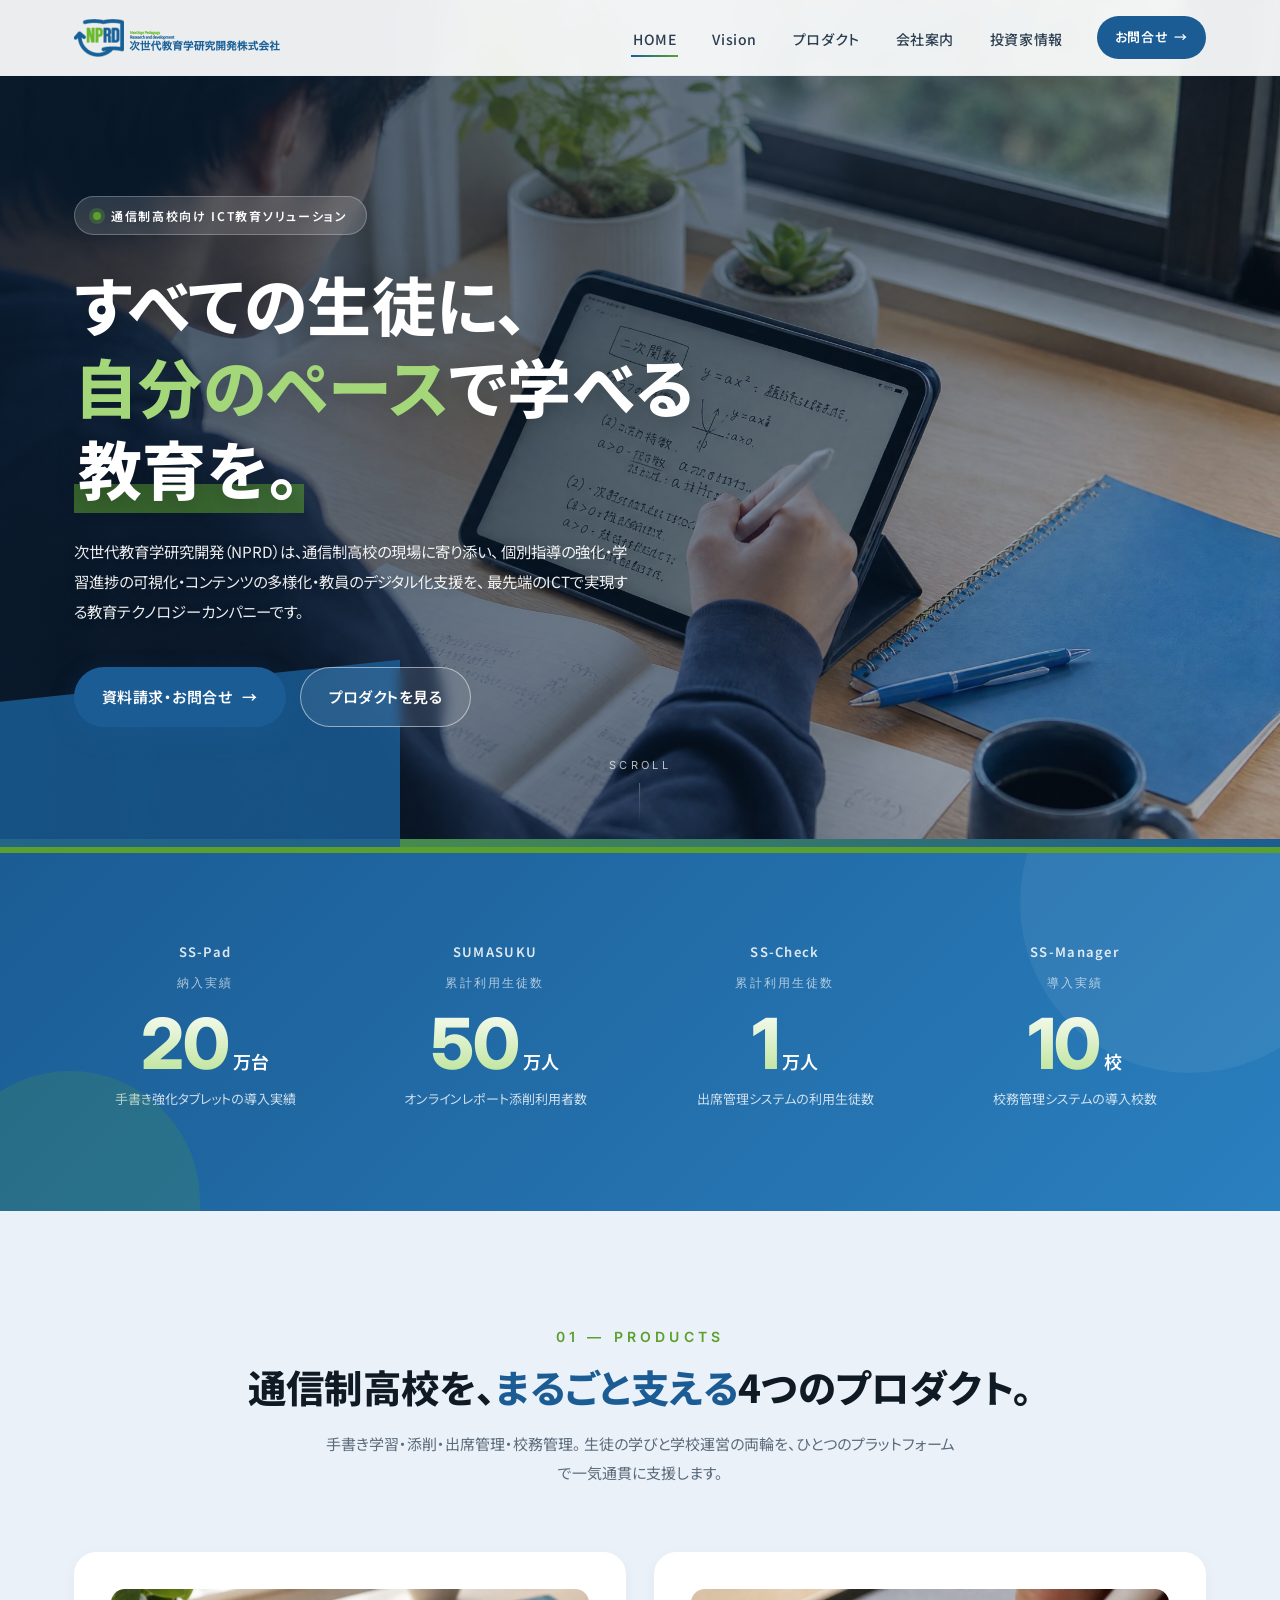
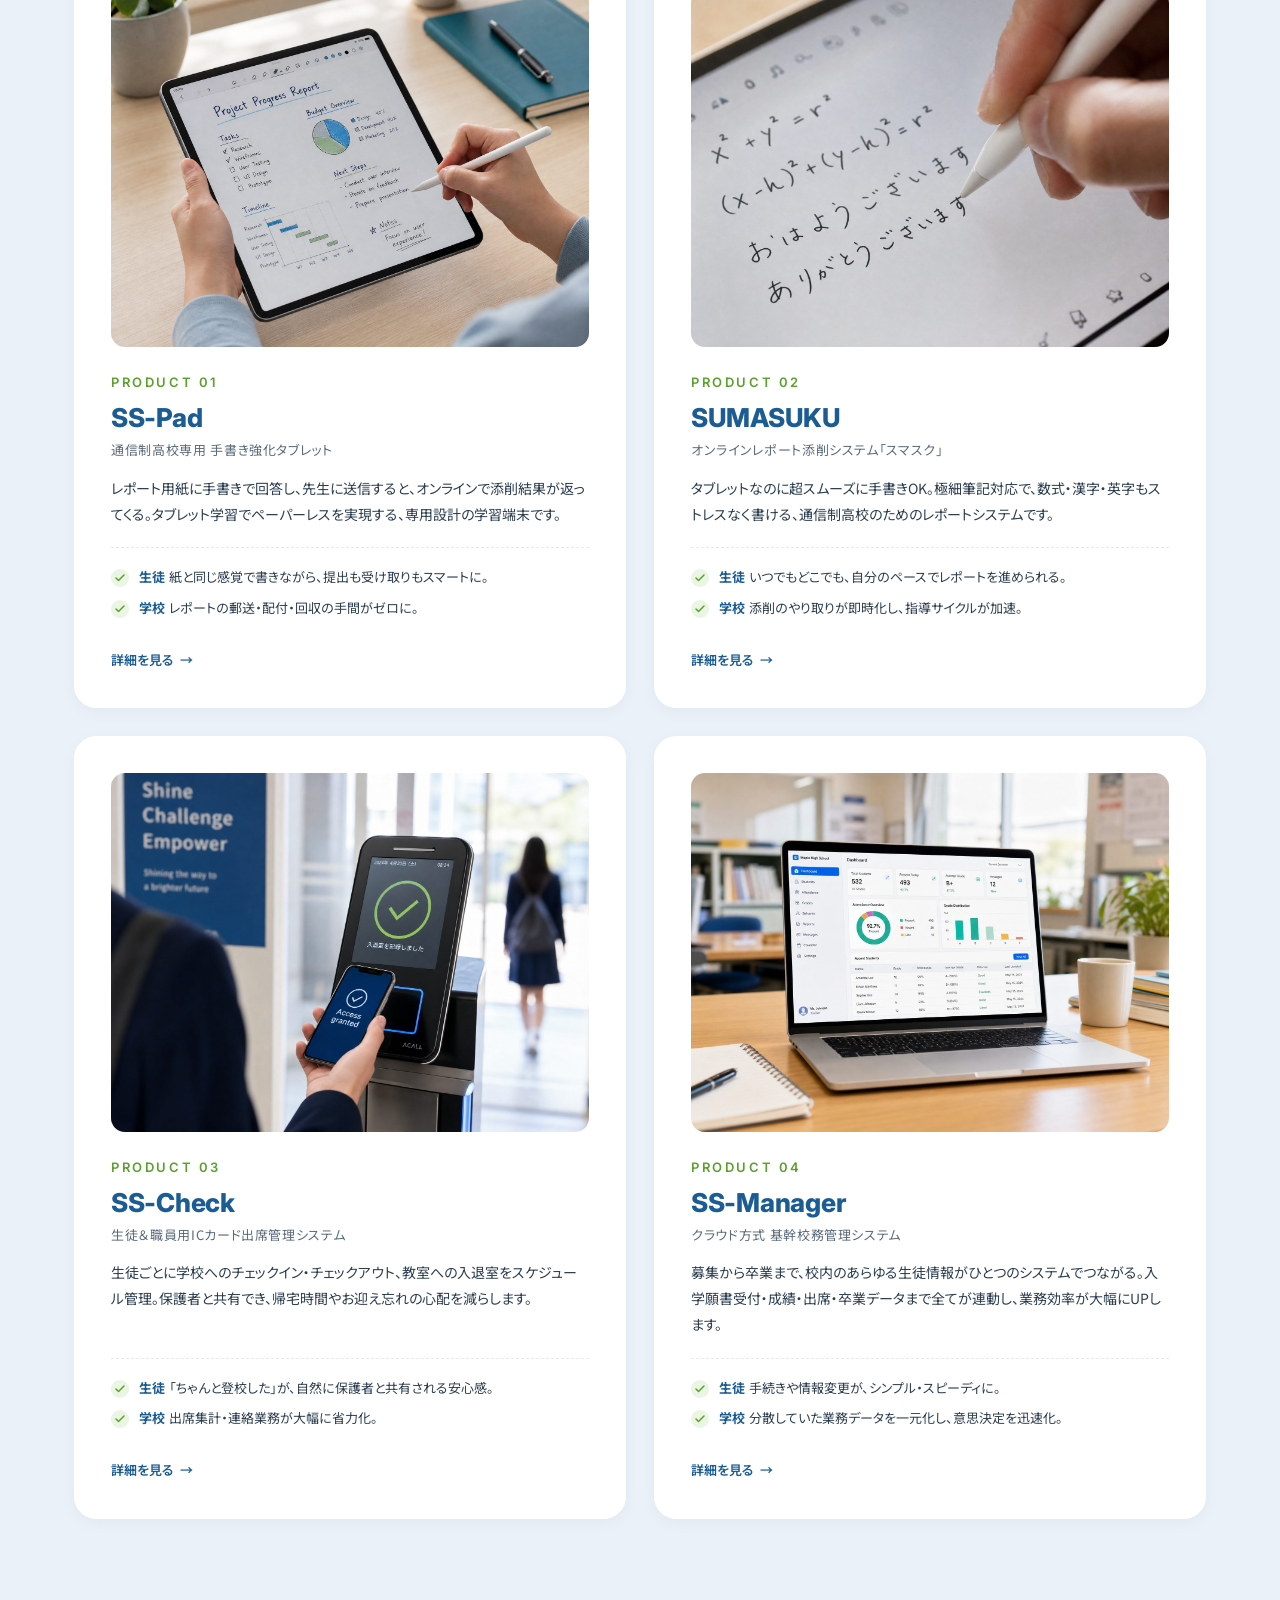
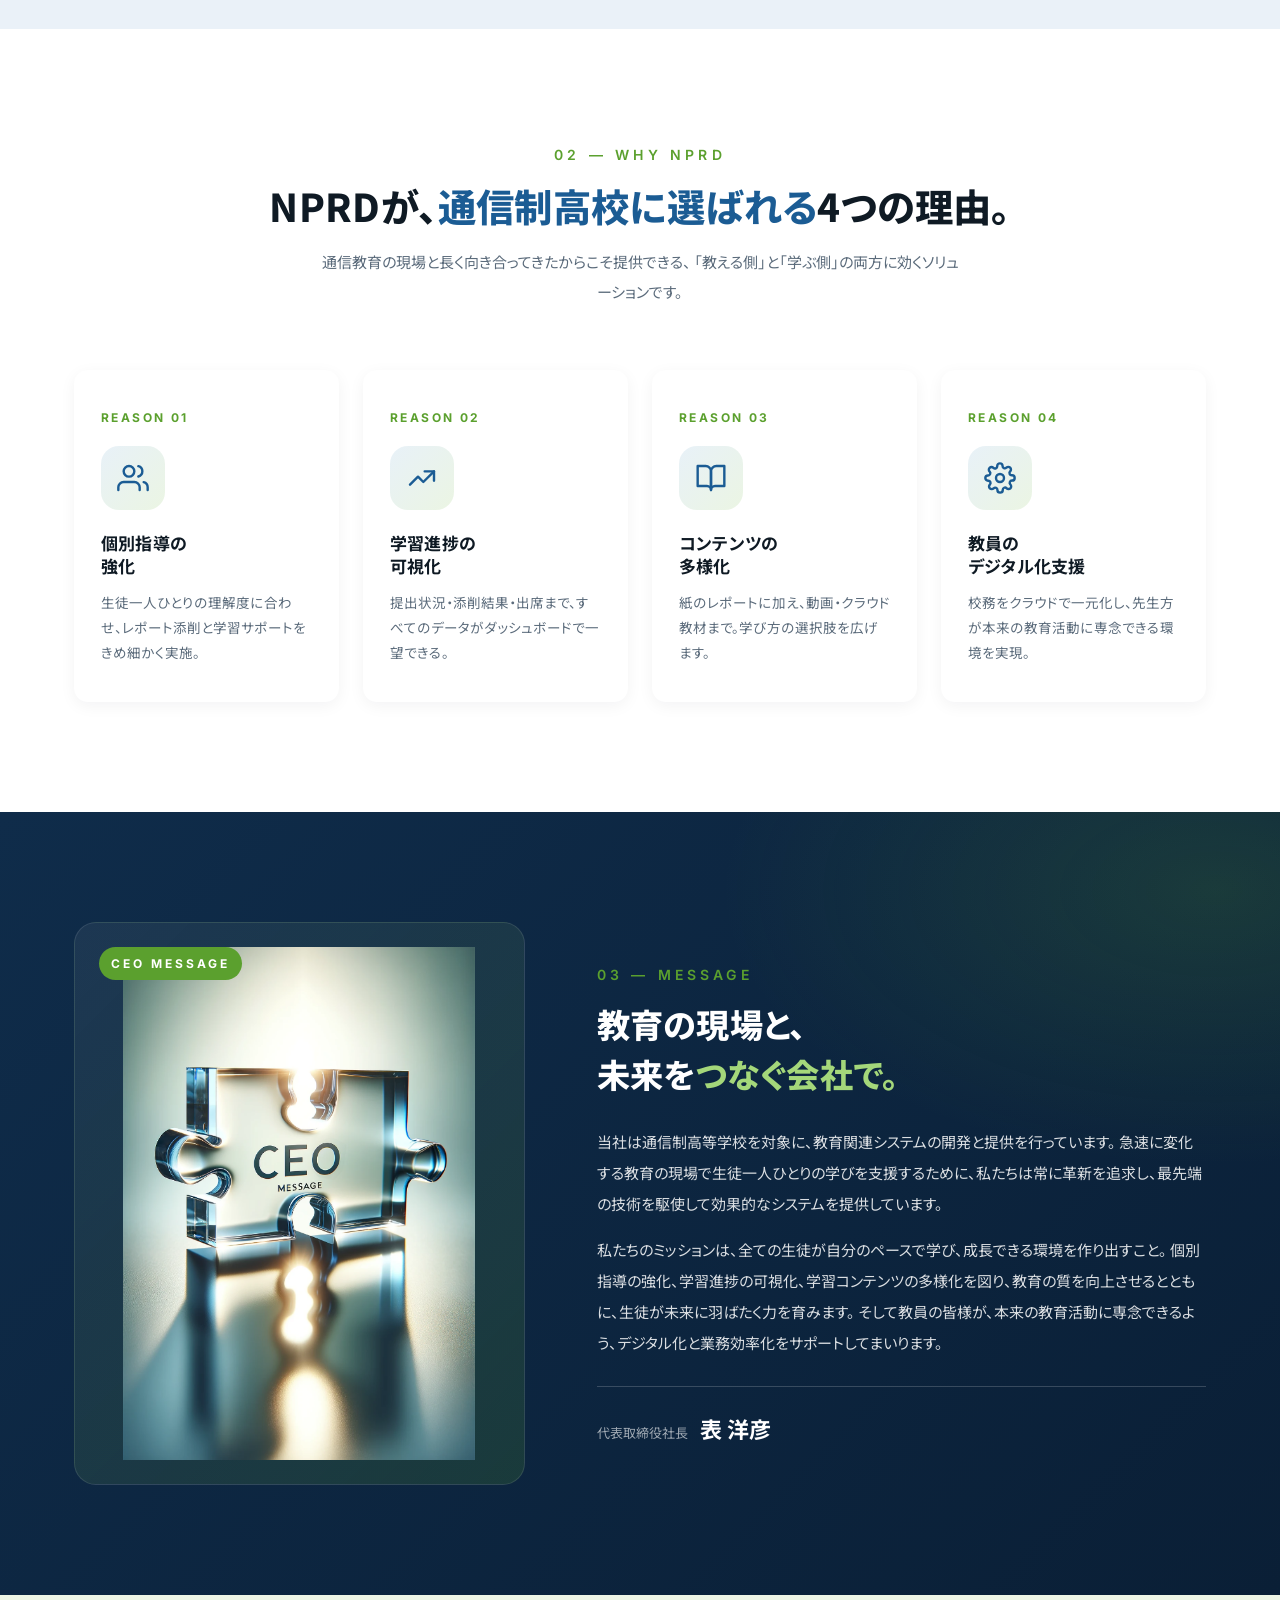
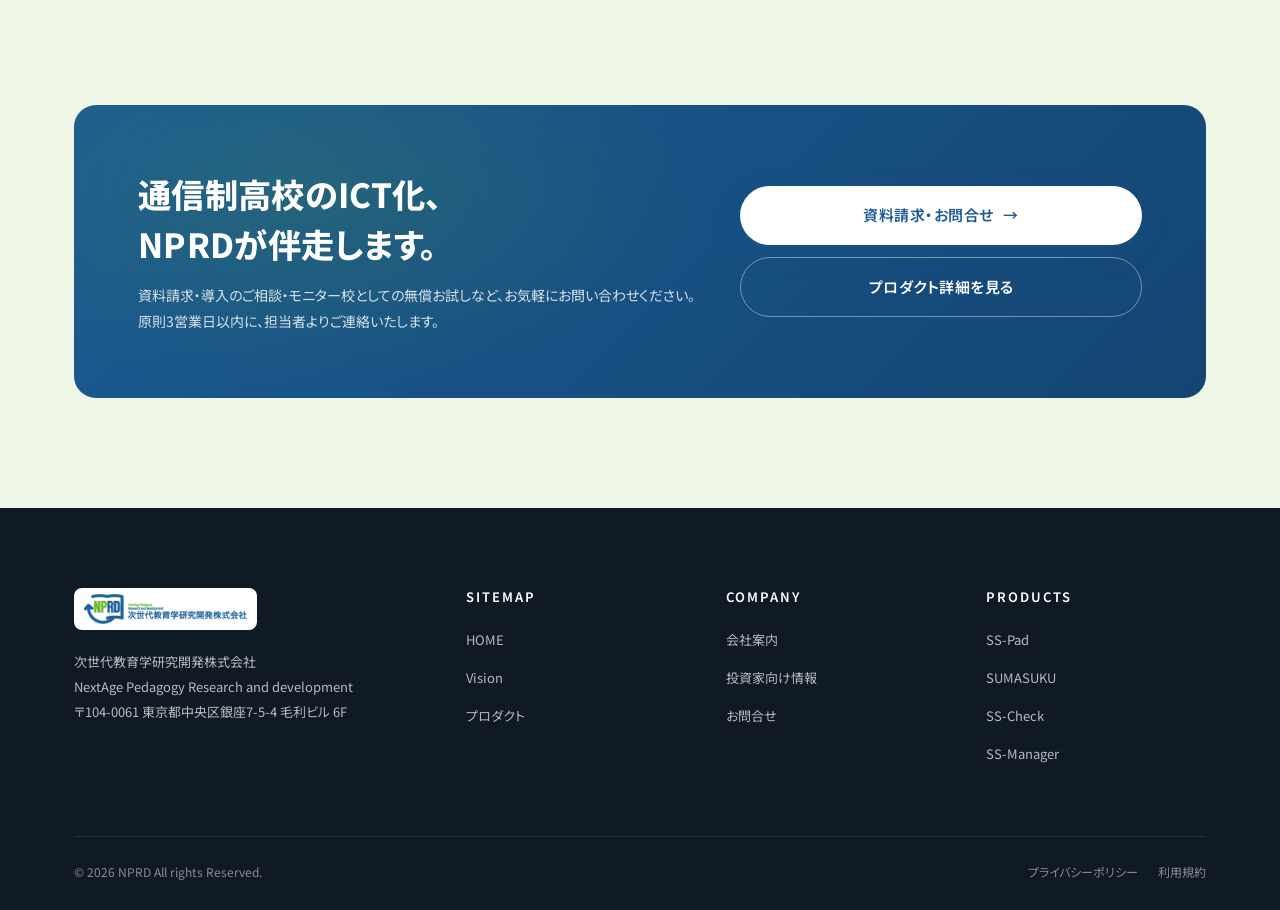
==== nprd-site/index.html @ ff9e34f0 "Add NPRD website assets and Genspark instructions Includes generated nprd-site (HTML/CSS/JS/images)," ====
<!doctype html>
<html lang="ja">
<head>
<meta charset="utf-8">
<meta name="viewport" content="width=device-width, initial-scale=1">
<title>NPRD｜次世代教育学研究開発株式会社 - すべての生徒に、自分のペースで学べる教育を。</title>
<meta name="description" content="通信制高校向けICT教育ソリューションを開発・提供する次世代教育学研究開発株式会社（NPRD）の公式サイト。手書きタブレットSS-Pad、オンラインレポートSUMASUKU、出席管理SS-Check、校務管理SS-Managerなど、教育現場のデジタル化を推進します。">
<meta property="og:title" content="NPRD｜次世代教育学研究開発株式会社">
<meta property="og:description" content="通信制高校向けICT教育ソリューション。すべての生徒に、自分のペースで学べる教育を。">
<meta property="og:image" content="assets/img/hero-main.jpg">
<link rel="preconnect" href="https://fonts.googleapis.com">
<link rel="preconnect" href="https://fonts.gstatic.com" crossorigin>
<link href="https://fonts.googleapis.com/css2?family=Inter:wght@400;500;600;700;800&family=Noto+Sans+JP:wght@400;500;600;700;800&display=swap" rel="stylesheet">
<link rel="stylesheet" href="css/styles.css">
</head>
<body>

<!-- ============ Header ============ -->
<header class="site-header">
  <div class="site-header__inner">
    <a href="index.html" class="site-header__logo" aria-label="NPRD ホーム">
      <img src="assets/legacy/logo-mark.webp" alt="NPRD - 次世代教育学研究開発株式会社">
    </a>
    <button class="nav-toggle" aria-label="メニューを開く"><span></span><span></span><span></span></button>
    <nav class="site-nav" aria-label="主要ナビゲーション">
      <ul class="site-nav__list">
        <li><a href="index.html" class="site-nav__link is-active">HOME</a></li>
        <li><a href="vision.html" class="site-nav__link">Vision</a></li>
        <li><a href="products.html" class="site-nav__link">プロダクト</a></li>
        <li><a href="company.html" class="site-nav__link">会社案内</a></li>
        <li><a href="investor.html" class="site-nav__link">投資家情報</a></li>
        <li><a href="contact.html" class="site-nav__cta">お問合せ <span class="arrow">→</span></a></li>
      </ul>
    </nav>
  </div>
</header>

<main>

<!-- ============ Hero ============ -->
<section class="hero">
  <div class="container">
    <div class="hero__inner fade-in">
      <span class="hero__eyebrow">通信制高校向け ICT教育ソリューション</span>
      <h1 class="hero__title">
        すべての生徒に、<br>
        <span class="accent-green">自分のペース</span>で学べる<br>
        <span class="underline-stroke">教育を。</span>
      </h1>
      <p class="hero__sub">
        次世代教育学研究開発（NPRD）は、通信制高校の現場に寄り添い、
        個別指導の強化・学習進捗の可視化・コンテンツの多様化・教員のデジタル化支援を、
        最先端のICTで実現する教育テクノロジーカンパニーです。
      </p>
      <div class="hero__ctas">
        <a href="contact.html" class="btn btn--primary">資料請求・お問合せ <span class="arrow">→</span></a>
        <a href="products.html" class="btn btn--secondary">プロダクトを見る</a>
      </div>
    </div>
  </div>
  <div class="scroll-hint" style="color: rgba(255,255,255,0.7);">SCROLL</div>
</section>

<!-- ============ Stats ============ -->
<section class="stats">
  <div class="container">
    <div class="stats__inner">
      <div class="stat fade-in">
        <div class="stat__label">SS-Pad</div>
        <span class="stat__name">納入実績</span>
        <div><span class="stat__num">20</span><span class="stat__unit">万台</span></div>
        <p class="stat__caption">手書き強化タブレットの導入実績</p>
      </div>
      <div class="stat fade-in delay-1">
        <div class="stat__label">SUMASUKU</div>
        <span class="stat__name">累計利用生徒数</span>
        <div><span class="stat__num">50</span><span class="stat__unit">万人</span></div>
        <p class="stat__caption">オンラインレポート添削利用者数</p>
      </div>
      <div class="stat fade-in delay-2">
        <div class="stat__label">SS-Check</div>
        <span class="stat__name">累計利用生徒数</span>
        <div><span class="stat__num">1</span><span class="stat__unit">万人</span></div>
        <p class="stat__caption">出席管理システムの利用生徒数</p>
      </div>
      <div class="stat fade-in delay-3">
        <div class="stat__label">SS-Manager</div>
        <span class="stat__name">導入実績</span>
        <div><span class="stat__num">10</span><span class="stat__unit">校</span></div>
        <p class="stat__caption">校務管理システムの導入校数</p>
      </div>
    </div>
  </div>
</section>

<!-- ============ Products ============ -->
<section class="section section--blue-tint" id="products">
  <div class="container">
    <div class="section-head fade-in">
      <span class="section-head__num">01 — PRODUCTS</span>
      <h2 class="section-head__title">通信制高校を、<span class="accent">まるごと支える</span>4つのプロダクト。</h2>
      <p class="section-head__sub">
        手書き学習・添削・出席管理・校務管理。
        生徒の学びと学校運営の両輪を、ひとつのプラットフォームで一気通貫に支援します。
      </p>
    </div>
    <div class="products-grid">
      <article class="product-card fade-in">
        <div class="product-card__img"><img src="assets/img/sspad.jpg" alt="SS-Pad イメージ" loading="lazy"></div>
        <div class="product-card__num">PRODUCT 01</div>
        <h3 class="product-card__name">SS-Pad</h3>
        <p class="product-card__name-jp">通信制高校専用 手書き強化タブレット</p>
        <p class="product-card__desc">レポート用紙に手書きで回答し、先生に送信すると、オンラインで添削結果が返ってくる。タブレット学習でペーパーレスを実現する、専用設計の学習端末です。</p>
        <div class="product-card__benefits">
          <p class="product-card__benefit"><span><b>生徒</b>紙と同じ感覚で書きながら、提出も受け取りもスマートに。</span></p>
          <p class="product-card__benefit"><span><b>学校</b>レポートの郵送・配付・回収の手間がゼロに。</span></p>
        </div>
        <a href="products.html#sspad" class="product-card__more">詳細を見る <span class="arrow">→</span></a>
      </article>

      <article class="product-card fade-in delay-1">
        <div class="product-card__img"><img src="assets/img/sumasuku.jpg" alt="SUMASUKU イメージ" loading="lazy"></div>
        <div class="product-card__num">PRODUCT 02</div>
        <h3 class="product-card__name">SUMASUKU</h3>
        <p class="product-card__name-jp">オンラインレポート添削システム「スマスク」</p>
        <p class="product-card__desc">タブレットなのに超スムーズに手書きOK。極細筆記対応で、数式・漢字・英字もストレスなく書ける、通信制高校のためのレポートシステムです。</p>
        <div class="product-card__benefits">
          <p class="product-card__benefit"><span><b>生徒</b>いつでもどこでも、自分のペースでレポートを進められる。</span></p>
          <p class="product-card__benefit"><span><b>学校</b>添削のやり取りが即時化し、指導サイクルが加速。</span></p>
        </div>
        <a href="products.html#sumasuku" class="product-card__more">詳細を見る <span class="arrow">→</span></a>
      </article>

      <article class="product-card fade-in delay-2">
        <div class="product-card__img"><img src="assets/img/sscheck.jpg" alt="SS-Check イメージ" loading="lazy"></div>
        <div class="product-card__num">PRODUCT 03</div>
        <h3 class="product-card__name">SS-Check</h3>
        <p class="product-card__name-jp">生徒＆職員用ICカード出席管理システム</p>
        <p class="product-card__desc">生徒ごとに学校へのチェックイン・チェックアウト、教室への入退室をスケジュール管理。保護者と共有でき、帰宅時間やお迎え忘れの心配を減らします。</p>
        <div class="product-card__benefits">
          <p class="product-card__benefit"><span><b>生徒</b>「ちゃんと登校した」が、自然に保護者と共有される安心感。</span></p>
          <p class="product-card__benefit"><span><b>学校</b>出席集計・連絡業務が大幅に省力化。</span></p>
        </div>
        <a href="products.html#sscheck" class="product-card__more">詳細を見る <span class="arrow">→</span></a>
      </article>

      <article class="product-card fade-in delay-3">
        <div class="product-card__img"><img src="assets/img/ssmanager.jpg" alt="SS-Manager イメージ" loading="lazy"></div>
        <div class="product-card__num">PRODUCT 04</div>
        <h3 class="product-card__name">SS-Manager</h3>
        <p class="product-card__name-jp">クラウド方式 基幹校務管理システム</p>
        <p class="product-card__desc">募集から卒業まで、校内のあらゆる生徒情報がひとつのシステムでつながる。入学願書受付・成績・出席・卒業データまで全てが連動し、業務効率が大幅にUPします。</p>
        <div class="product-card__benefits">
          <p class="product-card__benefit"><span><b>生徒</b>手続きや情報変更が、シンプル・スピーディに。</span></p>
          <p class="product-card__benefit"><span><b>学校</b>分散していた業務データを一元化し、意思決定を迅速化。</span></p>
        </div>
        <a href="products.html#ssmanager" class="product-card__more">詳細を見る <span class="arrow">→</span></a>
      </article>
    </div>
  </div>
</section>

<!-- ============ Why chosen ============ -->
<section class="section">
  <div class="container">
    <div class="section-head fade-in">
      <span class="section-head__num">02 — WHY NPRD</span>
      <h2 class="section-head__title">NPRDが、<span class="accent">通信制高校に選ばれる</span>4つの理由。</h2>
      <p class="section-head__sub">
        通信教育の現場と長く向き合ってきたからこそ提供できる、
        「教える側」と「学ぶ側」の両方に効くソリューションです。
      </p>
    </div>
    <div class="reasons">
      <div class="reason fade-in">
        <div class="reason__num">REASON 01</div>
        <div class="reason__icon">
          <svg viewBox="0 0 24 24" fill="none" stroke="currentColor" stroke-width="1.8" stroke-linecap="round" stroke-linejoin="round"><path d="M17 21v-2a4 4 0 0 0-4-4H5a4 4 0 0 0-4 4v2"/><circle cx="9" cy="7" r="4"/><path d="M23 21v-2a4 4 0 0 0-3-3.87"/><path d="M16 3.13a4 4 0 0 1 0 7.75"/></svg>
        </div>
        <h3 class="reason__title">個別指導の<br>強化</h3>
        <p class="reason__text">生徒一人ひとりの理解度に合わせ、レポート添削と学習サポートをきめ細かく実施。</p>
      </div>
      <div class="reason fade-in delay-1">
        <div class="reason__num">REASON 02</div>
        <div class="reason__icon">
          <svg viewBox="0 0 24 24" fill="none" stroke="currentColor" stroke-width="1.8" stroke-linecap="round" stroke-linejoin="round"><polyline points="3 17 9 11 13 15 21 7"/><polyline points="14 7 21 7 21 14"/></svg>
        </div>
        <h3 class="reason__title">学習進捗の<br>可視化</h3>
        <p class="reason__text">提出状況・添削結果・出席まで、すべてのデータがダッシュボードで一望できる。</p>
      </div>
      <div class="reason fade-in delay-2">
        <div class="reason__num">REASON 03</div>
        <div class="reason__icon">
          <svg viewBox="0 0 24 24" fill="none" stroke="currentColor" stroke-width="1.8" stroke-linecap="round" stroke-linejoin="round"><path d="M2 3h6a4 4 0 0 1 4 4v14a3 3 0 0 0-3-3H2z"/><path d="M22 3h-6a4 4 0 0 0-4 4v14a3 3 0 0 1 3-3h7z"/></svg>
        </div>
        <h3 class="reason__title">コンテンツの<br>多様化</h3>
        <p class="reason__text">紙のレポートに加え、動画・クラウド教材まで。学び方の選択肢を広げます。</p>
      </div>
      <div class="reason fade-in delay-3">
        <div class="reason__num">REASON 04</div>
        <div class="reason__icon">
          <svg viewBox="0 0 24 24" fill="none" stroke="currentColor" stroke-width="1.8" stroke-linecap="round" stroke-linejoin="round"><circle cx="12" cy="12" r="3"/><path d="M19.4 15a1.65 1.65 0 0 0 .33 1.82l.06.06a2 2 0 1 1-2.83 2.83l-.06-.06a1.65 1.65 0 0 0-1.82-.33 1.65 1.65 0 0 0-1 1.51V21a2 2 0 0 1-4 0v-.09a1.65 1.65 0 0 0-1-1.51 1.65 1.65 0 0 0-1.82.33l-.06.06a2 2 0 1 1-2.83-2.83l.06-.06a1.65 1.65 0 0 0 .33-1.82 1.65 1.65 0 0 0-1.51-1H3a2 2 0 0 1 0-4h.09a1.65 1.65 0 0 0 1.51-1 1.65 1.65 0 0 0-.33-1.82l-.06-.06a2 2 0 1 1 2.83-2.83l.06.06a1.65 1.65 0 0 0 1.82.33h0a1.65 1.65 0 0 0 1-1.51V3a2 2 0 0 1 4 0v.09a1.65 1.65 0 0 0 1 1.51h0a1.65 1.65 0 0 0 1.82-.33l.06-.06a2 2 0 1 1 2.83 2.83l-.06.06a1.65 1.65 0 0 0-.33 1.82v0a1.65 1.65 0 0 0 1.51 1H21a2 2 0 0 1 0 4h-.09a1.65 1.65 0 0 0-1.51 1z"/></svg>
        </div>
        <h3 class="reason__title">教員の<br>デジタル化支援</h3>
        <p class="reason__text">校務をクラウドで一元化し、先生方が本来の教育活動に専念できる環境を実現。</p>
      </div>
    </div>
  </div>
</section>

<!-- ============ CEO message ============ -->
<section class="section section--dark">
  <div class="container">
    <div class="ceo">
      <div class="ceo__visual fade-in">
        <img src="assets/legacy/ceo.png" alt="CEO MESSAGE">
      </div>
      <div class="ceo__copy fade-in delay-1">
        <span class="section-head__num">03 — MESSAGE</span>
        <h2 class="ceo__title">教育の現場と、<br>未来を<span class="accent">つなぐ会社で。</span></h2>
        <p class="ceo__text">
          当社は通信制高等学校を対象に、教育関連システムの開発と提供を行っています。
          急速に変化する教育の現場で生徒一人ひとりの学びを支援するために、私たちは常に革新を追求し、最先端の技術を駆使して効果的なシステムを提供しています。
        </p>
        <p class="ceo__text">
          私たちのミッションは、全ての生徒が自分のペースで学び、成長できる環境を作り出すこと。
          個別指導の強化、学習進捗の可視化、学習コンテンツの多様化を図り、教育の質を向上させるとともに、生徒が未来に羽ばたく力を育みます。
          そして教員の皆様が、本来の教育活動に専念できるよう、デジタル化と業務効率化をサポートしてまいります。
        </p>
        <div class="ceo__sign">
          <span class="ceo__sign-role">代表取締役社長</span>
          <span class="ceo__sign-name">表 洋彦</span>
        </div>
      </div>
    </div>
  </div>
</section>

<!-- ============ CTA banner ============ -->
<section class="section section--green-tint">
  <div class="container">
    <div class="cta-banner fade-in">
      <div>
        <h2 class="cta-banner__title">通信制高校のICT化、<br>NPRDが伴走します。</h2>
        <p class="cta-banner__sub">
          資料請求・導入のご相談・モニター校としての無償お試しなど、お気軽にお問い合わせください。<br>
          原則3営業日以内に、担当者よりご連絡いたします。
        </p>
      </div>
      <div class="cta-banner__actions">
        <a href="contact.html" class="btn btn--primary">資料請求・お問合せ <span class="arrow">→</span></a>
        <a href="products.html" class="btn btn--secondary">プロダクト詳細を見る</a>
      </div>
    </div>
  </div>
</section>

</main>

<!-- ============ Footer ============ -->
<footer class="site-footer">
  <div class="container">
    <div class="site-footer__inner">
      <div class="site-footer__brand">
        <img src="assets/legacy/logo-mark.webp" alt="NPRD">
        <p class="site-footer__company">
          次世代教育学研究開発株式会社<br>
          NextAge Pedagogy Research and development<br>
          〒104-0061 東京都中央区銀座7-5-4 毛利ビル 6F
        </p>
      </div>
      <div>
        <h4 class="site-footer__col-title">Sitemap</h4>
        <ul class="site-footer__list">
          <li><a href="index.html">HOME</a></li>
          <li><a href="vision.html">Vision</a></li>
          <li><a href="products.html">プロダクト</a></li>
        </ul>
      </div>
      <div>
        <h4 class="site-footer__col-title">Company</h4>
        <ul class="site-footer__list">
          <li><a href="company.html">会社案内</a></li>
          <li><a href="investor.html">投資家向け情報</a></li>
          <li><a href="contact.html">お問合せ</a></li>
        </ul>
      </div>
      <div>
        <h4 class="site-footer__col-title">Products</h4>
        <ul class="site-footer__list">
          <li><a href="products.html#sspad">SS-Pad</a></li>
          <li><a href="products.html#sumasuku">SUMASUKU</a></li>
          <li><a href="products.html#sscheck">SS-Check</a></li>
          <li><a href="products.html#ssmanager">SS-Manager</a></li>
        </ul>
      </div>
    </div>
    <div class="site-footer__bottom">
      <span>© 2026 NPRD All rights Reserved.</span>
      <div class="site-footer__bottom-links">
        <a href="#">プライバシーポリシー</a>
        <a href="#">利用規約</a>
      </div>
    </div>
  </div>
</footer>

<script src="js/main.js"></script>
</body>
</html>
---- nprd-site/css/styles.css ----
/* ===========================================================
   NPRD Corporate Site - 2026 Refresh
   Brand colors:
     --brand-blue  : #1B5C94 (信頼・知性)
     --brand-green : #5BA02E (成長・前進)
   =========================================================== */

:root {
  --brand-blue: #1B5C94;
  --brand-blue-dark: #134572;
  --brand-blue-soft: #E8F1F8;
  --brand-blue-50: #F4F8FC;
  --brand-green: #5BA02E;
  --brand-green-dark: #468122;
  --brand-green-soft: #EBF5E3;

  --ink-900: #0F1A24;
  --ink-700: #2C3E50;
  --ink-500: #5B6B7B;
  --ink-300: #A6B2BE;
  --ink-100: #E5EAF0;

  --bg: #FFFFFF;
  --bg-soft: #F4F6F9;
  --bg-blue-tint: #EAF1F8;     /* solid pale blue */
  --bg-green-tint: #EEF6E6;    /* solid pale green */
  --bg-gray-tint: #F1F3F6;     /* solid pale gray */
  --bg-deep-blue: #0F2C4A;     /* CEO / dark sections */
  --bg-deep-blue-2: #0A1F36;

  --radius-sm: 8px;
  --radius-md: 14px;
  --radius-lg: 22px;

  --shadow-sm: 0 2px 8px rgba(15, 26, 36, 0.06);
  --shadow-md: 0 8px 28px rgba(15, 26, 36, 0.08);
  --shadow-lg: 0 18px 50px rgba(15, 26, 36, 0.12);

  --container: 1180px;
  --header-h: 76px;

  --font-jp: "Noto Sans JP", "Hiragino Kaku Gothic ProN", "Yu Gothic UI", "Yu Gothic", "Meiryo", sans-serif;
  --font-en: "Inter", "Helvetica Neue", Arial, sans-serif;
}

/* ---------- Reset / Base ---------- */
*, *::before, *::after { box-sizing: border-box; }
html { scroll-behavior: smooth; -webkit-text-size-adjust: 100%; }
body {
  margin: 0;
  font-family: var(--font-jp);
  font-feature-settings: "palt";
  color: var(--ink-900);
  background: var(--bg);
  line-height: 1.75;
  font-size: 16px;
  -webkit-font-smoothing: antialiased;
}
img, svg { max-width: 100%; height: auto; display: block; }
a { color: var(--brand-blue); text-decoration: none; transition: color .2s ease; }
a:hover { color: var(--brand-green); }
h1, h2, h3, h4 { line-height: 1.35; letter-spacing: 0.01em; margin: 0; }
p { margin: 0 0 1em; }
ul { margin: 0; padding: 0; list-style: none; }
button { font-family: inherit; cursor: pointer; }

.container {
  width: 100%;
  max-width: var(--container);
  margin: 0 auto;
  padding: 0 24px;
}

/* ---------- Header ---------- */
.site-header {
  position: fixed;
  top: 0; left: 0; right: 0;
  height: var(--header-h);
  background: rgba(255, 255, 255, 0.92);
  backdrop-filter: saturate(180%) blur(12px);
  -webkit-backdrop-filter: saturate(180%) blur(12px);
  border-bottom: 1px solid var(--ink-100);
  z-index: 100;
}
.site-header__inner {
  display: flex;
  align-items: center;
  justify-content: space-between;
  height: 100%;
  max-width: var(--container);
  margin: 0 auto;
  padding: 0 24px;
}
.site-header__logo img {
  height: 38px;
  width: auto;
}
.site-nav__list {
  display: flex;
  gap: 32px;
  align-items: center;
}
.site-nav__link {
  font-size: 14px;
  font-weight: 500;
  color: var(--ink-700);
  letter-spacing: 0.04em;
  padding: 8px 2px;
  position: relative;
}
.site-nav__link::after {
  content: "";
  position: absolute;
  left: 0; bottom: 0;
  width: 100%; height: 2px;
  background: linear-gradient(90deg, var(--brand-blue), var(--brand-green));
  transform: scaleX(0);
  transform-origin: left center;
  transition: transform .25s ease;
}
.site-nav__link:hover { color: var(--brand-blue); }
.site-nav__link:hover::after, .site-nav__link.is-active::after { transform: scaleX(1); }
.site-nav__cta {
  display: inline-flex;
  align-items: center;
  gap: 6px;
  padding: 10px 18px;
  background: var(--brand-blue);
  color: #fff !important;
  border-radius: 999px;
  font-size: 13px;
  font-weight: 600;
  letter-spacing: 0.05em;
  transition: background .2s ease, transform .2s ease;
}
.site-nav__cta:hover { background: var(--brand-green); color: #fff !important; transform: translateY(-1px); }

.nav-toggle {
  display: none;
  width: 40px; height: 40px;
  background: transparent;
  border: none;
  padding: 8px;
  position: relative;
}
.nav-toggle span {
  display: block;
  width: 24px; height: 2px;
  background: var(--ink-900);
  margin: 5px auto;
  transition: transform .3s ease, opacity .3s ease;
}
.nav-toggle.is-open span:nth-child(1) { transform: translateY(7px) rotate(45deg); }
.nav-toggle.is-open span:nth-child(2) { opacity: 0; }
.nav-toggle.is-open span:nth-child(3) { transform: translateY(-7px) rotate(-45deg); }

@media (max-width: 880px) {
  .site-nav {
    position: fixed;
    inset: var(--header-h) 0 0 0;
    background: #fff;
    transform: translateX(100%);
    transition: transform .35s cubic-bezier(.6,.05,.28,.95);
    padding: 28px;
    overflow-y: auto;
  }
  .site-nav.is-open { transform: translateX(0); }
  .site-nav__list {
    flex-direction: column;
    gap: 4px;
    align-items: stretch;
  }
  .site-nav__link {
    display: block;
    padding: 16px 4px;
    font-size: 16px;
    border-bottom: 1px solid var(--ink-100);
  }
  .site-nav__cta { margin-top: 16px; justify-content: center; }
  .nav-toggle { display: block; }
}

/* ---------- Hero: full-bleed photo background ---------- */
.hero {
  position: relative;
  min-height: 88vh;
  padding: calc(var(--header-h) + 120px) 0 120px;
  background-image:
    linear-gradient(115deg, rgba(10,31,54,0.78) 0%, rgba(10,31,54,0.55) 55%, rgba(10,31,54,0.25) 100%),
    url("../assets/img/hero-main.jpg");
  background-size: cover;
  background-position: center right;
  background-repeat: no-repeat;
  color: #fff;
  overflow: hidden;
}
.hero::before {
  /* Bottom green accent strip */
  content: "";
  position: absolute;
  left: 0; right: 0; bottom: 0;
  height: 8px;
  background: linear-gradient(90deg, var(--brand-green) 0%, var(--brand-blue) 100%);
}
.hero::after {
  /* Decorative angled blue block */
  content: "";
  position: absolute;
  left: -120px; bottom: -60px;
  width: 520px; height: 220px;
  background: var(--brand-blue);
  opacity: 0.85;
  transform: skewY(-6deg);
  z-index: 0;
  pointer-events: none;
}
.hero__inner {
  position: relative;
  z-index: 1;
  max-width: 760px;
}
.hero__eyebrow {
  display: inline-flex;
  align-items: center;
  gap: 10px;
  padding: 8px 18px;
  background: rgba(255,255,255,0.14);
  backdrop-filter: blur(8px);
  border: 1px solid rgba(255,255,255,0.25);
  border-radius: 999px;
  font-size: 12px;
  font-weight: 600;
  letter-spacing: 0.14em;
  color: #fff;
}
.hero__eyebrow::before {
  content: "";
  width: 8px; height: 8px;
  background: var(--brand-green);
  border-radius: 50%;
  box-shadow: 0 0 0 4px rgba(91,160,46,0.3);
}
.hero__title {
  margin-top: 28px;
  font-size: clamp(32px, 5vw, 64px);
  font-weight: 800;
  letter-spacing: 0.005em;
  line-height: 1.28;
  color: #fff;
  text-shadow: 0 2px 24px rgba(0,0,0,0.25);
}
.hero__title .accent-blue { color: #7ec0ee; }
.hero__title .accent-green { color: #a4d77a; }
.hero__title .underline-stroke {
  background: linear-gradient(transparent 68%, rgba(91, 160, 46, 0.55) 68%);
  padding: 0 4px;
}
.hero__sub {
  margin-top: 28px;
  font-size: clamp(15px, 1.2vw, 18px);
  color: rgba(255,255,255,0.92);
  line-height: 1.95;
  max-width: 560px;
  text-shadow: 0 1px 12px rgba(0,0,0,0.2);
}
.hero__ctas {
  display: flex;
  gap: 14px;
  margin-top: 40px;
  flex-wrap: wrap;
}
.hero__ctas .btn--secondary {
  background: rgba(255,255,255,0.08);
  color: #fff !important;
  border-color: rgba(255,255,255,0.5);
  backdrop-filter: blur(6px);
}
.hero__ctas .btn--secondary:hover {
  background: rgba(255,255,255,0.18);
  border-color: #fff;
  color: #fff !important;
}

@media (max-width: 880px) {
  .hero {
    min-height: auto;
    padding: calc(var(--header-h) + 64px) 0 80px;
    background-position: center center;
  }
  .hero::after { display: none; }
}

/* ---------- Button ---------- */
.btn {
  display: inline-flex;
  align-items: center;
  gap: 10px;
  padding: 16px 28px;
  border-radius: 999px;
  font-size: 15px;
  font-weight: 600;
  letter-spacing: 0.03em;
  transition: transform .2s ease, box-shadow .2s ease, background .2s ease;
  border: none;
  cursor: pointer;
}
.btn--primary {
  background: var(--brand-blue);
  color: #fff !important;
  box-shadow: 0 8px 24px rgba(27, 92, 148, 0.28);
}
.btn--primary:hover { background: var(--brand-blue-dark); transform: translateY(-2px); box-shadow: 0 12px 30px rgba(27, 92, 148, 0.38); color: #fff !important; }
.btn--secondary {
  background: #fff;
  color: var(--ink-900) !important;
  border: 1.5px solid var(--ink-100);
}
.btn--secondary:hover { border-color: var(--brand-blue); color: var(--brand-blue) !important; transform: translateY(-2px); }
.btn--green {
  background: var(--brand-green);
  color: #fff !important;
  box-shadow: 0 8px 24px rgba(91, 160, 46, 0.28);
}
.btn--green:hover { background: var(--brand-green-dark); transform: translateY(-2px); color: #fff !important; }
.btn .arrow { transition: transform .2s ease; }
.btn:hover .arrow { transform: translateX(4px); }

/* ---------- Section common ---------- */
.section {
  padding: 110px 0;
  position: relative;
}
.section--soft       { background: var(--bg-soft); }
.section--blue-tint  { background: var(--bg-blue-tint); }
.section--green-tint { background: var(--bg-green-tint); }
.section--gray-tint  { background: var(--bg-gray-tint); }
.section--blue       { background: linear-gradient(180deg, var(--bg-blue-tint) 0%, var(--bg-gray-tint) 100%); }

/* Section with deep blue background and inverted text */
.section--dark {
  background:
    radial-gradient(900px 500px at 95% 10%, rgba(91,160,46,0.18) 0%, transparent 55%),
    linear-gradient(135deg, var(--bg-deep-blue) 0%, var(--bg-deep-blue-2) 100%);
  color: #fff;
}
.section--dark .section-head__title,
.section--dark .section-head__title .accent { color: #fff; }
.section--dark .section-head__title .accent { color: #a4d77a; }
.section--dark .section-head__sub { color: rgba(255,255,255,0.78); }
.section--dark .section-head__num { color: var(--brand-green); }

/* Slanted top divider for visual rhythm */
.section--slant-top {
  margin-top: -40px;
  padding-top: 150px;
  clip-path: polygon(0 40px, 100% 0, 100% 100%, 0 100%);
}
.section--slant-bottom {
  padding-bottom: 150px;
  margin-bottom: -40px;
  clip-path: polygon(0 0, 100% 0, 100% calc(100% - 40px), 0 100%);
}

.section-head {
  text-align: center;
  margin-bottom: 64px;
}
.section-head__num {
  display: inline-block;
  font-family: var(--font-en);
  font-size: 14px;
  font-weight: 600;
  letter-spacing: 0.3em;
  color: var(--brand-green);
  margin-bottom: 12px;
}
.section-head__title {
  font-size: clamp(28px, 3vw, 40px);
  font-weight: 800;
  color: var(--ink-900);
  margin-bottom: 16px;
}
.section-head__title .accent { color: var(--brand-blue); }
.section-head__sub {
  font-size: 15px;
  color: var(--ink-500);
  max-width: 640px;
  margin: 0 auto;
  line-height: 1.95;
}

/* left-aligned variant */
.section-head--left { text-align: left; margin-bottom: 48px; }
.section-head--left .section-head__sub { margin: 0; }

/* ---------- Stats ---------- */
.stats {
  background: linear-gradient(135deg, var(--brand-blue) 0%, #2A7FBE 100%);
  color: #fff;
  position: relative;
  overflow: hidden;
  border-top: 6px solid var(--brand-green);
}
.stats::before, .stats::after {
  content: "";
  position: absolute;
  border-radius: 50%;
  background: rgba(255,255,255,0.06);
}
.stats::before { width: 340px; height: 340px; top: -120px; right: -80px; }
.stats::after { width: 260px; height: 260px; bottom: -120px; left: -60px; background: rgba(91, 160, 46, 0.18); }
.stats__inner {
  position: relative;
  display: grid;
  grid-template-columns: repeat(4, 1fr);
  gap: 28px;
  padding: 80px 0;
}
.stat {
  text-align: center;
  padding: 8px;
}
.stat__label {
  font-size: 13px;
  font-weight: 600;
  letter-spacing: 0.1em;
  color: rgba(255,255,255,0.85);
  margin-bottom: 8px;
}
.stat__name {
  display: block;
  font-size: 12px;
  color: rgba(255,255,255,0.65);
  font-family: var(--font-en);
  letter-spacing: 0.18em;
  margin-bottom: 16px;
}
.stat__num {
  font-family: var(--font-en);
  font-size: clamp(48px, 5.5vw, 76px);
  font-weight: 800;
  line-height: 1;
  letter-spacing: -0.02em;
  background: linear-gradient(180deg, #fff 0%, #B5E08C 100%);
  -webkit-background-clip: text;
  background-clip: text;
  -webkit-text-fill-color: transparent;
}
.stat__unit {
  font-family: var(--font-jp);
  font-size: 18px;
  font-weight: 600;
  margin-left: 4px;
  color: #fff;
  -webkit-text-fill-color: #fff;
}
.stat__caption {
  margin-top: 10px;
  font-size: 13px;
  color: rgba(255,255,255,0.78);
  line-height: 1.6;
}
@media (max-width: 880px) {
  .stats__inner { grid-template-columns: repeat(2, 1fr); padding: 56px 0; gap: 18px; }
}

/* ---------- Products grid ---------- */
.products-grid {
  display: grid;
  grid-template-columns: repeat(2, 1fr);
  gap: 28px;
}
.product-card {
  background: #fff;
  border: 1px solid #fff;
  border-radius: var(--radius-lg);
  padding: 36px;
  transition: transform .3s ease, box-shadow .3s ease, border-color .3s ease;
  display: flex;
  flex-direction: column;
  position: relative;
  overflow: hidden;
  box-shadow: 0 4px 16px rgba(15, 26, 36, 0.04);
}
.product-card:hover {
  transform: translateY(-6px);
  box-shadow: var(--shadow-md);
  border-color: transparent;
}
.product-card__img {
  width: 100%;
  aspect-ratio: 4 / 3;
  background: var(--brand-blue-soft);
  border-radius: var(--radius-md);
  overflow: hidden;
  margin-bottom: 24px;
}
.product-card__img img {
  width: 100%; height: 100%;
  object-fit: cover;
}
.product-card__num {
  font-family: var(--font-en);
  font-size: 13px;
  font-weight: 600;
  letter-spacing: 0.2em;
  color: var(--brand-green);
  margin-bottom: 6px;
}
.product-card__name {
  font-family: var(--font-en);
  font-size: 26px;
  font-weight: 800;
  color: var(--brand-blue);
  letter-spacing: -0.01em;
  margin-bottom: 4px;
}
.product-card__name-jp {
  font-size: 13px;
  color: var(--ink-500);
  margin-bottom: 14px;
  letter-spacing: 0.05em;
}
.product-card__desc {
  font-size: 14px;
  color: var(--ink-700);
  line-height: 1.85;
  margin-bottom: 20px;
  flex-grow: 1;
}
.product-card__benefits {
  border-top: 1px dashed var(--ink-100);
  padding-top: 18px;
  margin-bottom: 22px;
}
.product-card__benefit {
  display: flex;
  align-items: flex-start;
  gap: 10px;
  font-size: 13px;
  color: var(--ink-700);
  line-height: 1.7;
  margin-bottom: 8px;
}
.product-card__benefit::before {
  content: "";
  flex-shrink: 0;
  width: 18px;
  height: 18px;
  border-radius: 50%;
  background: var(--brand-green-soft) url("data:image/svg+xml;utf8,<svg xmlns='http://www.w3.org/2000/svg' viewBox='0 0 24 24' fill='none' stroke='%235BA02E' stroke-width='3' stroke-linecap='round' stroke-linejoin='round'><polyline points='20 6 9 17 4 12'/></svg>") center/12px no-repeat;
  margin-top: 3px;
}
.product-card__benefit b {
  color: var(--brand-blue);
  font-weight: 700;
  margin-right: 4px;
}
.product-card__more {
  font-size: 13px;
  font-weight: 600;
  color: var(--brand-blue);
  display: inline-flex;
  align-items: center;
  gap: 6px;
  align-self: flex-start;
}
.product-card__more:hover { color: var(--brand-green); }
.product-card__more .arrow { transition: transform .2s ease; }
.product-card__more:hover .arrow { transform: translateX(4px); }
@media (max-width: 720px) {
  .products-grid { grid-template-columns: 1fr; }
  .product-card { padding: 28px; }
}

/* ---------- Reasons (Why) ---------- */
.reasons {
  display: grid;
  grid-template-columns: repeat(4, 1fr);
  gap: 24px;
}
.reason {
  background: #fff;
  border-radius: var(--radius-md);
  padding: 36px 26px;
  border: 1px solid transparent;
  box-shadow: 0 4px 16px rgba(15, 26, 36, 0.05);
  transition: transform .3s ease, box-shadow .3s ease;
}
.reason:hover { transform: translateY(-4px); box-shadow: var(--shadow-md); }
.reason__num {
  font-family: var(--font-en);
  font-size: 12px;
  font-weight: 700;
  letter-spacing: 0.2em;
  color: var(--brand-green);
  margin-bottom: 18px;
}
.reason__icon {
  width: 64px; height: 64px;
  border-radius: 18px;
  background: linear-gradient(135deg, var(--brand-blue-soft) 0%, var(--brand-green-soft) 100%);
  display: flex; align-items: center; justify-content: center;
  margin-bottom: 22px;
  color: var(--brand-blue);
}
.reason__icon svg { width: 32px; height: 32px; }
.reason__title {
  font-size: 17px;
  font-weight: 700;
  margin-bottom: 12px;
  color: var(--ink-900);
}
.reason__text {
  font-size: 13.5px;
  color: var(--ink-500);
  line-height: 1.85;
  margin: 0;
}
@media (max-width: 880px) {
  .reasons { grid-template-columns: repeat(2, 1fr); }
}
@media (max-width: 520px) {
  .reasons { grid-template-columns: 1fr; }
}

/* ---------- CEO message ---------- */
.ceo {
  display: grid;
  grid-template-columns: 0.85fr 1.15fr;
  gap: 72px;
  align-items: center;
}
.ceo__visual {
  position: relative;
  border-radius: var(--radius-lg);
  overflow: hidden;
  aspect-ratio: 4 / 5;
  background: linear-gradient(135deg, var(--brand-blue-soft), var(--brand-green-soft));
}
.ceo__visual img {
  width: 100%; height: 100%;
  object-fit: contain;
  padding: 24px;
}
.ceo__visual::before {
  content: "CEO MESSAGE";
  position: absolute;
  top: 24px; left: 24px;
  font-family: var(--font-en);
  font-size: 12px;
  font-weight: 700;
  letter-spacing: 0.25em;
  color: var(--brand-blue);
  background: rgba(255,255,255,0.92);
  padding: 6px 12px;
  border-radius: 999px;
  z-index: 1;
}
.ceo__title {
  font-size: clamp(26px, 2.6vw, 36px);
  font-weight: 800;
  color: var(--ink-900);
  margin-bottom: 28px;
  line-height: 1.5;
}
.ceo__title .accent { color: var(--brand-blue); }
.ceo__text {
  font-size: 15px;
  line-height: 2.05;
  color: var(--ink-700);
  margin-bottom: 16px;
}
.ceo__sign {
  margin-top: 28px;
  display: flex;
  align-items: baseline;
  gap: 12px;
  border-top: 1px solid var(--ink-100);
  padding-top: 22px;
}
.ceo__sign-role { font-size: 13px; color: var(--ink-500); }
.ceo__sign-name { font-size: 22px; font-weight: 700; color: var(--ink-900); }

/* CEO on dark background (homepage) */
.section--dark .ceo__title { color: #fff; }
.section--dark .ceo__title .accent { color: #a4d77a; }
.section--dark .ceo__text { color: rgba(255,255,255,0.85); }
.section--dark .ceo__sign { border-top-color: rgba(255,255,255,0.18); }
.section--dark .ceo__sign-role { color: rgba(255,255,255,0.6); }
.section--dark .ceo__sign-name { color: #fff; }
.section--dark .ceo__visual {
  background: linear-gradient(135deg, rgba(255,255,255,0.06), rgba(91,160,46,0.18));
  border: 1px solid rgba(255,255,255,0.1);
}
.section--dark .ceo__visual::before {
  background: var(--brand-green);
  color: #fff;
}
.section--dark .section-head__num { color: var(--brand-green); }

@media (max-width: 880px) { .ceo { grid-template-columns: 1fr; gap: 36px; } }

/* ---------- CTA banner ---------- */
.cta-banner {
  background:
    radial-gradient(800px 400px at 20% 30%, rgba(91,160,46,0.18) 0%, transparent 50%),
    linear-gradient(135deg, var(--brand-blue) 0%, var(--brand-blue-dark) 100%);
  color: #fff;
  border-radius: var(--radius-lg);
  padding: 64px;
  display: grid;
  grid-template-columns: 1.4fr 1fr;
  gap: 40px;
  align-items: center;
}
.cta-banner__title {
  font-size: clamp(24px, 2.6vw, 34px);
  font-weight: 800;
  line-height: 1.5;
  margin-bottom: 14px;
}
.cta-banner__sub {
  font-size: 14px;
  color: rgba(255,255,255,0.82);
  margin: 0;
  line-height: 1.85;
}
.cta-banner__actions {
  display: flex;
  flex-direction: column;
  gap: 12px;
  align-items: stretch;
}
.cta-banner__actions .btn { justify-content: center; }
.cta-banner .btn--primary { background: #fff; color: var(--brand-blue) !important; }
.cta-banner .btn--primary:hover { background: var(--brand-green); color: #fff !important; }
.cta-banner .btn--secondary { background: transparent; border-color: rgba(255,255,255,0.4); color: #fff !important; }
.cta-banner .btn--secondary:hover { background: rgba(255,255,255,0.1); border-color: #fff; color: #fff !important; }
@media (max-width: 720px) {
  .cta-banner { grid-template-columns: 1fr; padding: 40px 28px; }
}

/* ---------- Footer ---------- */
.site-footer {
  background: #0F1A24;
  color: #B7C3CF;
  padding: 80px 0 28px;
}
.site-footer__inner {
  display: grid;
  grid-template-columns: 1.6fr 1fr 1fr 1fr;
  gap: 40px;
  margin-bottom: 60px;
}
.site-footer__brand img {
  height: 42px;
  margin-bottom: 20px;
  background: #fff;
  padding: 6px 10px;
  border-radius: 8px;
}
.site-footer__company {
  font-size: 13px;
  line-height: 1.9;
  color: rgba(255,255,255,0.7);
}
.site-footer__col-title {
  font-size: 13px;
  font-weight: 600;
  letter-spacing: 0.15em;
  color: #fff;
  margin-bottom: 18px;
  text-transform: uppercase;
}
.site-footer__list li { margin-bottom: 10px; }
.site-footer__list a {
  font-size: 13px;
  color: rgba(255,255,255,0.7);
  transition: color .2s ease;
}
.site-footer__list a:hover { color: var(--brand-green); }
.site-footer__bottom {
  border-top: 1px solid rgba(255,255,255,0.1);
  padding-top: 24px;
  display: flex;
  justify-content: space-between;
  align-items: center;
  font-size: 12px;
  color: rgba(255,255,255,0.5);
}
.site-footer__bottom-links { display: flex; gap: 20px; }
.site-footer__bottom-links a { color: rgba(255,255,255,0.5); font-size: 12px; }
.site-footer__bottom-links a:hover { color: #fff; }
@media (max-width: 880px) {
  .site-footer__inner { grid-template-columns: 1fr 1fr; gap: 32px 24px; }
  .site-footer__brand { grid-column: 1 / -1; }
  .site-footer__bottom { flex-direction: column; gap: 12px; text-align: center; }
}

/* ---------- Sub-page hero ---------- */
.subpage-hero {
  padding: calc(var(--header-h) + 80px) 0 80px;
  background:
    linear-gradient(115deg, rgba(10,31,54,0.82) 0%, rgba(15,44,74,0.7) 60%, rgba(27,92,148,0.6) 100%),
    url("../assets/img/company-illust.jpg");
  background-size: cover;
  background-position: center;
  color: #fff;
  position: relative;
  border-bottom: 8px solid;
  border-image: linear-gradient(90deg, var(--brand-green) 0%, var(--brand-blue) 100%) 1;
}
.subpage-hero--products {
  background-image:
    linear-gradient(115deg, rgba(10,31,54,0.82) 0%, rgba(15,44,74,0.7) 60%, rgba(27,92,148,0.6) 100%),
    url("../assets/img/sspad.jpg");
}
.subpage-hero--contact {
  background-image:
    linear-gradient(115deg, rgba(10,31,54,0.82) 0%, rgba(15,44,74,0.7) 60%, rgba(27,92,148,0.6) 100%),
    url("../assets/img/contact-illust.jpg");
}
.subpage-hero--vision {
  background-image:
    linear-gradient(115deg, rgba(10,31,54,0.82) 0%, rgba(15,44,74,0.7) 60%, rgba(27,92,148,0.6) 100%),
    url("../assets/img/hero-main.jpg");
}
.subpage-hero--investor {
  background-image:
    linear-gradient(115deg, rgba(10,31,54,0.82) 0%, rgba(15,44,74,0.7) 60%, rgba(27,92,148,0.6) 100%),
    url("../assets/img/ssmanager.jpg");
}
.subpage-hero__en { color: #a4d77a !important; }
.subpage-hero__title { color: #fff !important; }
.subpage-hero__sub { color: rgba(255,255,255,0.88) !important; }
.subpage-hero__inner {
  text-align: center;
  max-width: 720px;
  margin: 0 auto;
}
.subpage-hero__en {
  font-family: var(--font-en);
  font-size: 13px;
  letter-spacing: 0.35em;
  color: var(--brand-green);
  font-weight: 600;
  margin-bottom: 14px;
  display: block;
}
.subpage-hero__title {
  font-size: clamp(28px, 3.4vw, 44px);
  font-weight: 800;
  color: var(--ink-900);
  margin-bottom: 18px;
}
.subpage-hero__sub {
  font-size: 15px;
  color: var(--ink-500);
  line-height: 1.95;
}

/* ---------- Vision page ---------- */
.vision-block {
  display: grid;
  grid-template-columns: 1fr 1.2fr;
  gap: 60px;
  align-items: center;
  margin-bottom: 100px;
}
.vision-block:nth-child(even) { grid-template-columns: 1.2fr 1fr; }
.vision-block:nth-child(even) .vision-block__visual { order: 2; }
.vision-block__visual {
  border-radius: var(--radius-lg);
  background: linear-gradient(135deg, var(--brand-blue-soft), var(--brand-green-soft));
  aspect-ratio: 4 / 3;
  display: flex;
  align-items: center;
  justify-content: center;
  overflow: hidden;
}
.vision-block__visual img { width: 100%; height: 100%; object-fit: cover; }
.vision-block__num {
  font-family: var(--font-en);
  font-size: 14px;
  font-weight: 700;
  letter-spacing: 0.25em;
  color: var(--brand-green);
  margin-bottom: 14px;
}
.vision-block__title {
  font-size: clamp(22px, 2.4vw, 32px);
  font-weight: 800;
  color: var(--ink-900);
  margin-bottom: 18px;
  line-height: 1.5;
}
.vision-block__text {
  font-size: 15px;
  line-height: 2;
  color: var(--ink-700);
  margin: 0;
}
@media (max-width: 880px) {
  .vision-block, .vision-block:nth-child(even) { grid-template-columns: 1fr; gap: 28px; margin-bottom: 64px; }
  .vision-block:nth-child(even) .vision-block__visual { order: 0; }
}

/* core values cards */
.values-grid {
  display: grid;
  grid-template-columns: repeat(3, 1fr);
  gap: 24px;
  margin-top: 48px;
}
.value-card {
  background: #fff;
  border: 1px solid transparent;
  border-radius: var(--radius-md);
  padding: 36px 30px;
  text-align: center;
  box-shadow: 0 4px 16px rgba(15, 26, 36, 0.05);
  transition: transform .3s ease, box-shadow .3s ease;
}
.value-card:hover { transform: translateY(-4px); box-shadow: var(--shadow-md); }
.value-card__icon {
  width: 60px; height: 60px;
  margin: 0 auto 22px;
  border-radius: 50%;
  background: linear-gradient(135deg, var(--brand-blue), var(--brand-green));
  display: flex; align-items: center; justify-content: center;
  color: #fff;
  font-family: var(--font-en);
  font-size: 22px;
  font-weight: 800;
}
.value-card__title {
  font-size: 18px;
  font-weight: 700;
  color: var(--brand-blue);
  margin-bottom: 12px;
}
.value-card__text {
  font-size: 14px;
  color: var(--ink-500);
  line-height: 1.85;
  margin: 0;
}
@media (max-width: 720px) { .values-grid { grid-template-columns: 1fr; } }

/* ---------- Product detail ---------- */
.product-detail {
  display: grid;
  grid-template-columns: 1.1fr 1fr;
  gap: 60px;
  align-items: center;
  padding: 80px 0;
  border-bottom: 1px solid var(--ink-100);
}
.product-detail:last-of-type { border-bottom: none; }
.product-detail:nth-child(even) { grid-template-columns: 1fr 1.1fr; }
.product-detail:nth-child(even) .product-detail__visual { order: 2; }
.product-detail__visual {
  border-radius: var(--radius-lg);
  overflow: hidden;
  background: var(--brand-blue-soft);
  aspect-ratio: 4 / 3;
}
.product-detail__visual img { width: 100%; height: 100%; object-fit: cover; }
.product-detail__num {
  font-family: var(--font-en);
  font-size: 13px;
  font-weight: 700;
  letter-spacing: 0.3em;
  color: var(--brand-green);
  margin-bottom: 8px;
}
.product-detail__name {
  font-family: var(--font-en);
  font-size: clamp(32px, 3.6vw, 44px);
  font-weight: 800;
  color: var(--brand-blue);
  letter-spacing: -0.01em;
  margin-bottom: 6px;
  line-height: 1.1;
}
.product-detail__name-jp {
  font-size: 14px;
  color: var(--ink-500);
  margin-bottom: 22px;
  letter-spacing: 0.06em;
}
.product-detail__desc {
  font-size: 15px;
  line-height: 1.95;
  color: var(--ink-700);
  margin-bottom: 24px;
}
.product-detail__features {
  background: var(--bg-soft);
  border-radius: var(--radius-md);
  padding: 22px 26px;
}
.product-detail__features li {
  font-size: 14px;
  color: var(--ink-700);
  padding: 10px 0 10px 28px;
  position: relative;
  border-bottom: 1px dashed var(--ink-100);
}
.product-detail__features li:last-child { border-bottom: none; }
.product-detail__features li::before {
  content: "";
  position: absolute;
  left: 0; top: 14px;
  width: 18px; height: 18px;
  border-radius: 50%;
  background: var(--brand-green-soft) url("data:image/svg+xml;utf8,<svg xmlns='http://www.w3.org/2000/svg' viewBox='0 0 24 24' fill='none' stroke='%235BA02E' stroke-width='3' stroke-linecap='round' stroke-linejoin='round'><polyline points='20 6 9 17 4 12'/></svg>") center/12px no-repeat;
}
.product-detail__features li b { color: var(--brand-blue); margin-right: 4px; }
@media (max-width: 880px) {
  .product-detail, .product-detail:nth-child(even) {
    grid-template-columns: 1fr; gap: 28px; padding: 56px 0;
  }
  .product-detail:nth-child(even) .product-detail__visual { order: 0; }
}

/* product anchor offset for fixed header */
.anchor-offset {
  display: block;
  height: var(--header-h);
  margin-top: calc(var(--header-h) * -1);
  visibility: hidden;
}

/* ---------- Company info table ---------- */
.info-table {
  width: 100%;
  border-collapse: collapse;
  background: #fff;
  border-radius: var(--radius-md);
  overflow: hidden;
  border: 1px solid var(--ink-100);
}
.info-table th, .info-table td {
  padding: 22px 28px;
  text-align: left;
  border-bottom: 1px solid var(--ink-100);
  font-size: 14.5px;
  line-height: 1.8;
  vertical-align: top;
}
.info-table tr:last-child th, .info-table tr:last-child td { border-bottom: none; }
.info-table th {
  background: var(--bg-soft);
  font-weight: 600;
  color: var(--brand-blue);
  width: 32%;
  letter-spacing: 0.04em;
}
.info-table td { color: var(--ink-700); }
.info-table td ul { padding-left: 4px; }
.info-table td ul li { padding: 3px 0 3px 18px; position: relative; }
.info-table td ul li::before {
  content: "";
  position: absolute;
  left: 0; top: 13px;
  width: 6px; height: 6px;
  background: var(--brand-green);
  border-radius: 50%;
}
@media (max-width: 720px) {
  .info-table th, .info-table td { display: block; width: 100%; padding: 14px 18px; }
  .info-table th { border-bottom: none; padding-bottom: 4px; }
}

/* access map */
.access-block {
  display: grid;
  grid-template-columns: 1fr 1fr;
  gap: 36px;
  margin-top: 60px;
}
.access-block__info p { font-size: 14.5px; line-height: 1.95; color: var(--ink-700); }
.access-block__map iframe {
  width: 100%; height: 360px;
  border: 0; border-radius: var(--radius-md);
}
@media (max-width: 720px) { .access-block { grid-template-columns: 1fr; } }

/* ---------- Investor ---------- */
.investor-block {
  display: grid;
  grid-template-columns: 1fr 1.2fr;
  gap: 60px;
  align-items: center;
}
.investor-block__visual {
  border-radius: var(--radius-lg);
  overflow: hidden;
  aspect-ratio: 4 / 3;
  background: linear-gradient(135deg, var(--brand-blue-soft), var(--brand-green-soft));
}
.investor-block__visual img { width: 100%; height: 100%; object-fit: cover; }
.investor-block__text p { font-size: 15px; line-height: 2; color: var(--ink-700); margin-bottom: 18px; }
@media (max-width: 880px) { .investor-block { grid-template-columns: 1fr; gap: 36px; } }

/* ---------- Contact form ---------- */
.contact-wrap {
  display: grid;
  grid-template-columns: 1fr 1.4fr;
  gap: 56px;
  align-items: start;
}
.contact-info {
  background: linear-gradient(135deg, var(--brand-blue) 0%, var(--brand-blue-dark) 100%);
  color: #fff;
  border-radius: var(--radius-lg);
  padding: 44px;
  position: sticky;
  top: calc(var(--header-h) + 24px);
}
.contact-info__title {
  font-size: 22px;
  font-weight: 800;
  margin-bottom: 18px;
}
.contact-info__text {
  font-size: 14px;
  line-height: 1.95;
  color: rgba(255,255,255,0.85);
  margin-bottom: 30px;
}
.contact-info__item {
  border-top: 1px solid rgba(255,255,255,0.15);
  padding: 18px 0;
}
.contact-info__label {
  font-size: 12px;
  font-family: var(--font-en);
  letter-spacing: 0.2em;
  color: rgba(255,255,255,0.65);
  margin-bottom: 6px;
}
.contact-info__value { font-size: 14px; color: #fff; line-height: 1.7; }

.contact-form {
  background: #fff;
  border: 1px solid var(--ink-100);
  border-radius: var(--radius-lg);
  padding: 44px;
}
.field { margin-bottom: 22px; }
.field label {
  display: block;
  font-size: 13px;
  font-weight: 600;
  color: var(--ink-900);
  margin-bottom: 8px;
  letter-spacing: 0.04em;
}
.field label .req {
  display: inline-block;
  background: var(--brand-green);
  color: #fff;
  font-size: 10px;
  padding: 2px 7px;
  border-radius: 4px;
  margin-left: 8px;
  letter-spacing: 0.08em;
  vertical-align: middle;
  font-weight: 600;
}
.field input, .field textarea, .field select {
  width: 100%;
  padding: 14px 16px;
  border: 1.5px solid var(--ink-100);
  border-radius: var(--radius-sm);
  font-size: 14.5px;
  font-family: inherit;
  color: var(--ink-900);
  background: #fff;
  transition: border-color .2s ease, box-shadow .2s ease;
}
.field input:focus, .field textarea:focus, .field select:focus {
  outline: none;
  border-color: var(--brand-blue);
  box-shadow: 0 0 0 4px rgba(27, 92, 148, 0.12);
}
.field textarea { resize: vertical; min-height: 140px; }
.form-actions { display: flex; align-items: center; gap: 16px; margin-top: 8px; }
.form-actions .btn { padding: 16px 36px; }
.form-note { font-size: 12px; color: var(--ink-500); margin: 0; }
.form-success {
  display: none;
  background: var(--brand-green-soft);
  border: 1.5px solid var(--brand-green);
  color: var(--brand-green-dark);
  border-radius: var(--radius-md);
  padding: 24px;
  margin-bottom: 24px;
  font-size: 14.5px;
  line-height: 1.85;
}
.form-success.is-visible { display: block; animation: fadeUp .5s ease; }
.form-success b { display: block; margin-bottom: 4px; font-size: 16px; color: var(--brand-green-dark); }
@media (max-width: 880px) {
  .contact-wrap { grid-template-columns: 1fr; }
  .contact-info { position: relative; top: 0; padding: 32px; }
  .contact-form { padding: 32px; }
}

/* ---------- Animations ---------- */
@keyframes fadeUp {
  from { opacity: 0; transform: translateY(20px); }
  to   { opacity: 1; transform: translateY(0); }
}
/* Fade-in is opt-in via .js-on: only hide initially when JS has marked the document.
   Without JS (or before main.js executes) content stays fully visible — SEO-safe. */
.js-on .fade-in {
  opacity: 0;
  transform: translateY(24px);
  transition: opacity .8s ease, transform .8s ease;
}
.js-on .fade-in.is-visible { opacity: 1; transform: translateY(0); }
.js-on .fade-in.delay-1 { transition-delay: .1s; }
.js-on .fade-in.delay-2 { transition-delay: .2s; }
.js-on .fade-in.delay-3 { transition-delay: .3s; }
/* Respect users who prefer no motion */
@media (prefers-reduced-motion: reduce) {
  .js-on .fade-in { opacity: 1; transform: none; transition: none; }
}

/* scroll hint on hero */
.scroll-hint {
  position: absolute;
  bottom: 24px;
  left: 50%;
  transform: translateX(-50%);
  font-family: var(--font-en);
  font-size: 11px;
  letter-spacing: 0.3em;
  color: var(--ink-500);
  display: flex;
  flex-direction: column;
  align-items: center;
  gap: 8px;
}
.scroll-hint::after {
  content: "";
  width: 1px; height: 40px;
  background: linear-gradient(180deg, var(--ink-500), transparent);
  animation: scrollDown 1.8s ease-in-out infinite;
}
@keyframes scrollDown {
  0% { transform: scaleY(0); transform-origin: top; }
  50% { transform: scaleY(1); transform-origin: top; }
  51% { transform-origin: bottom; }
  100% { transform: scaleY(0); transform-origin: bottom; }
}

/* selection */
::selection { background: var(--brand-blue); color: #fff; }
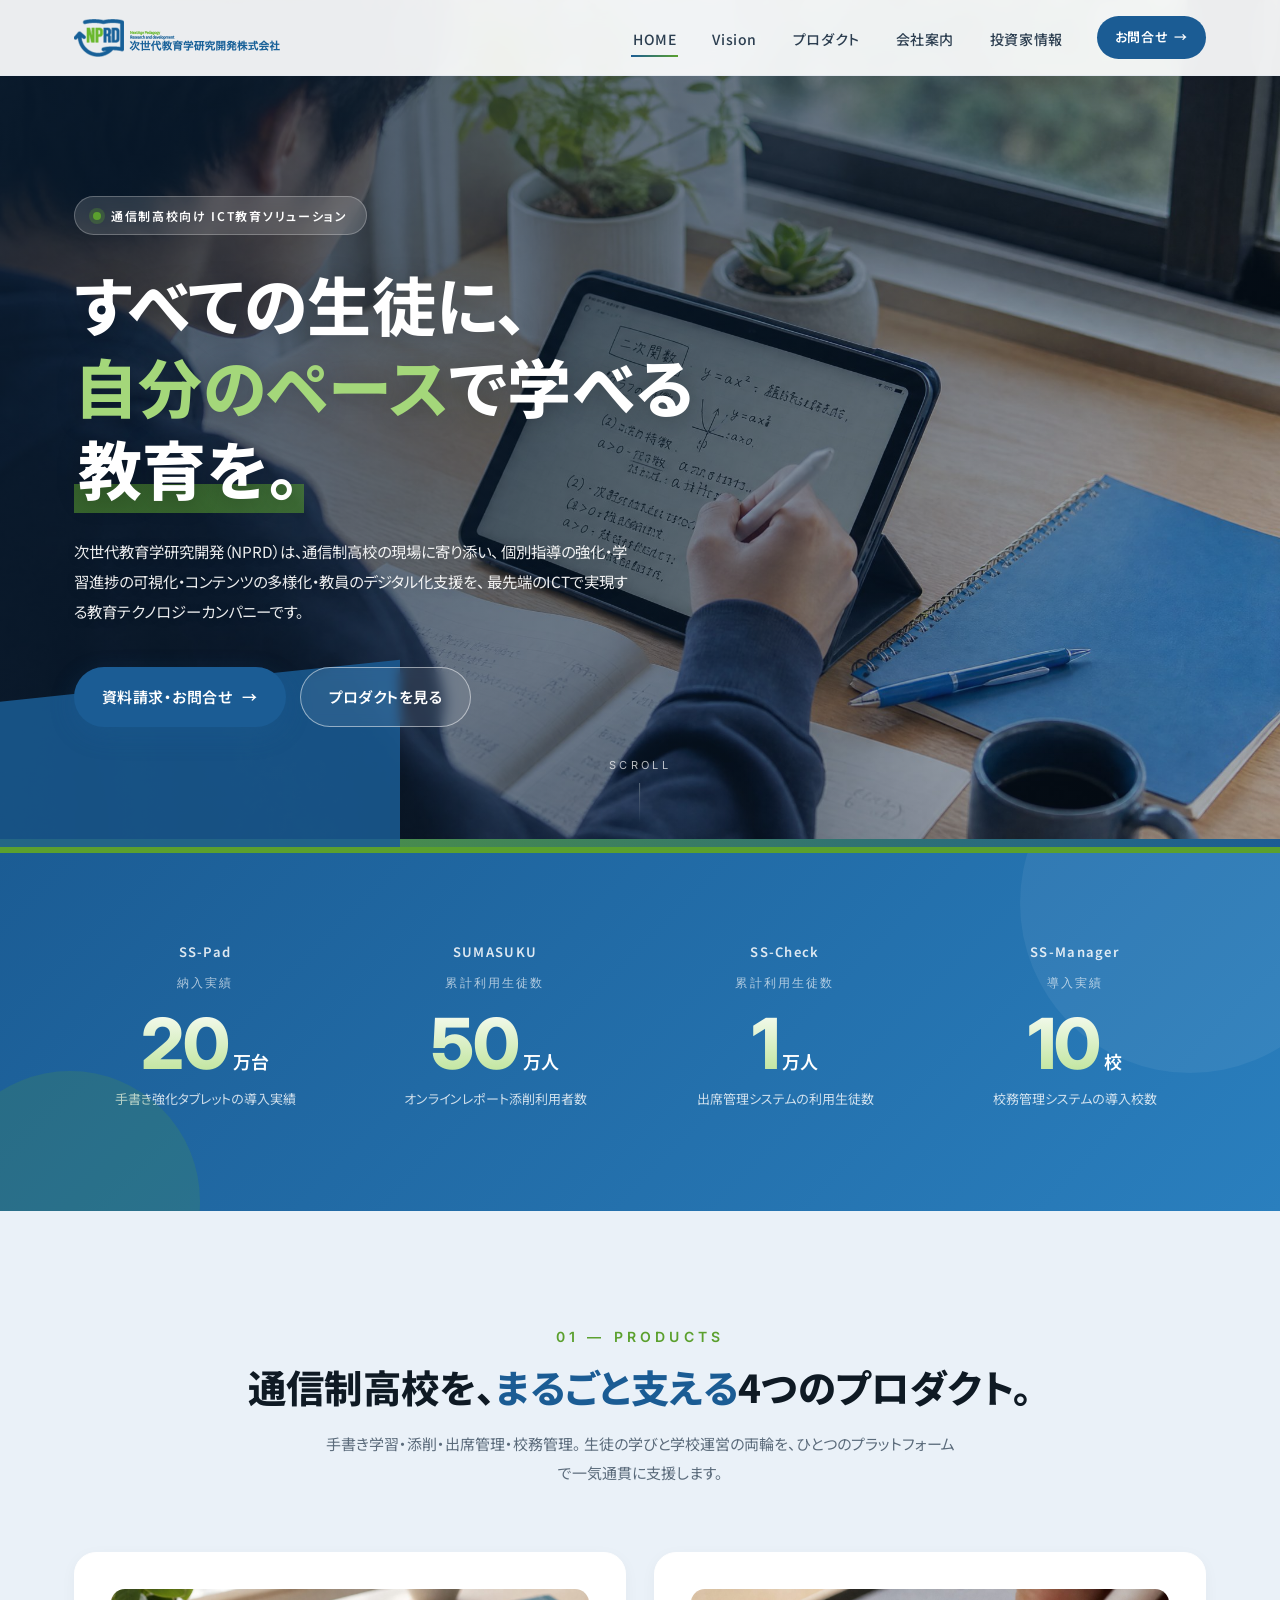
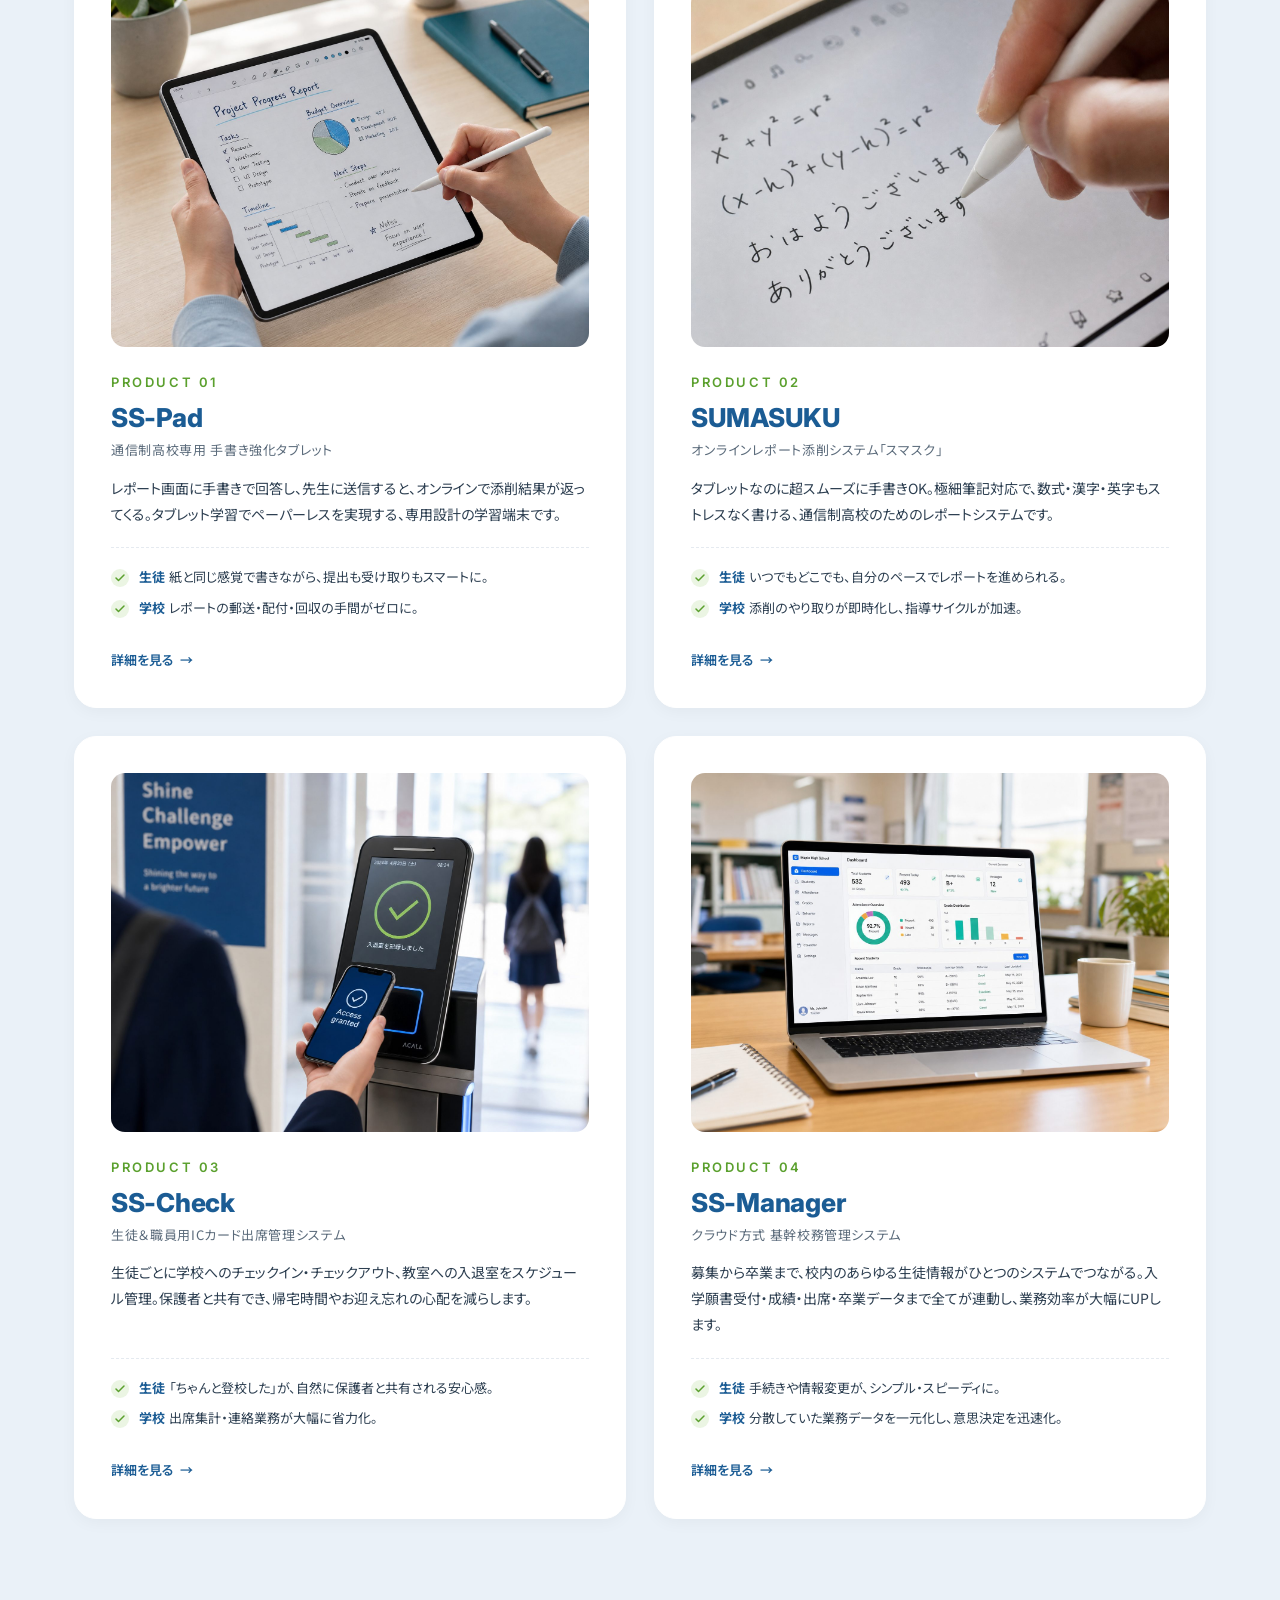
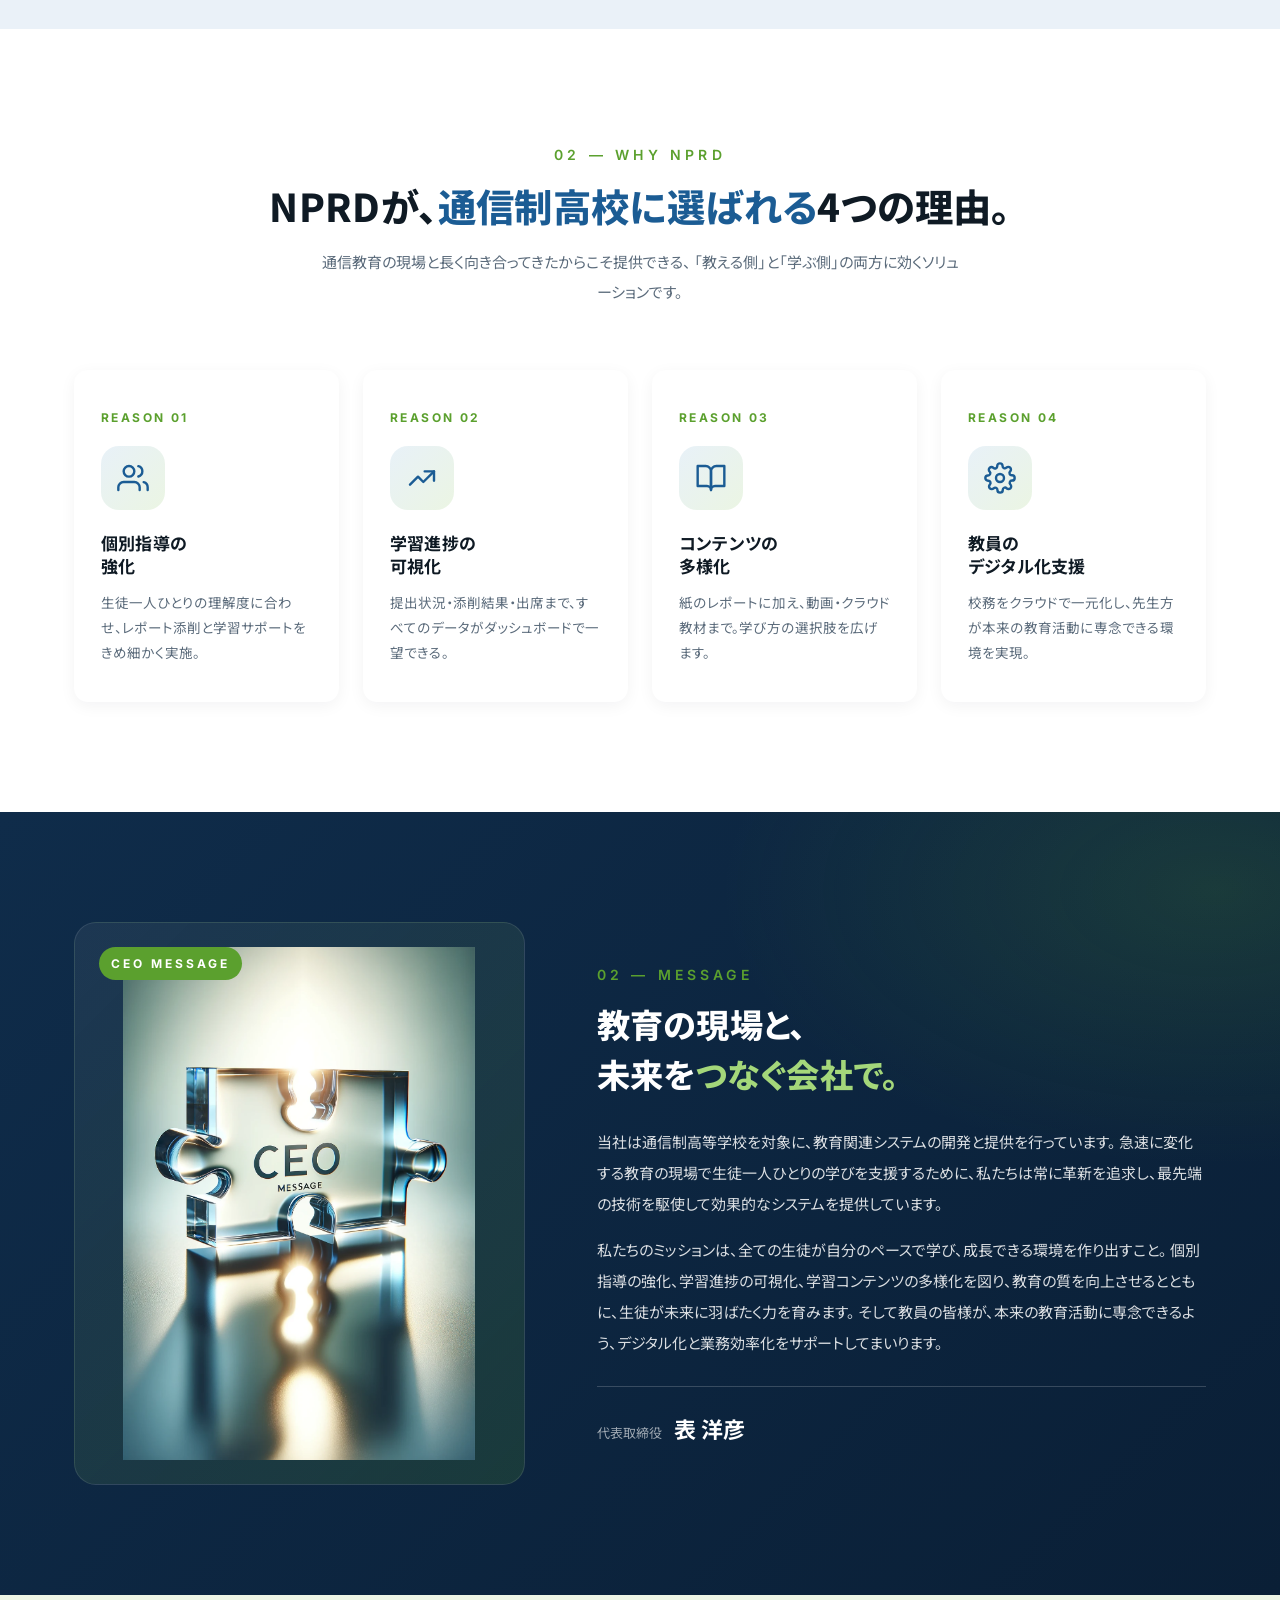
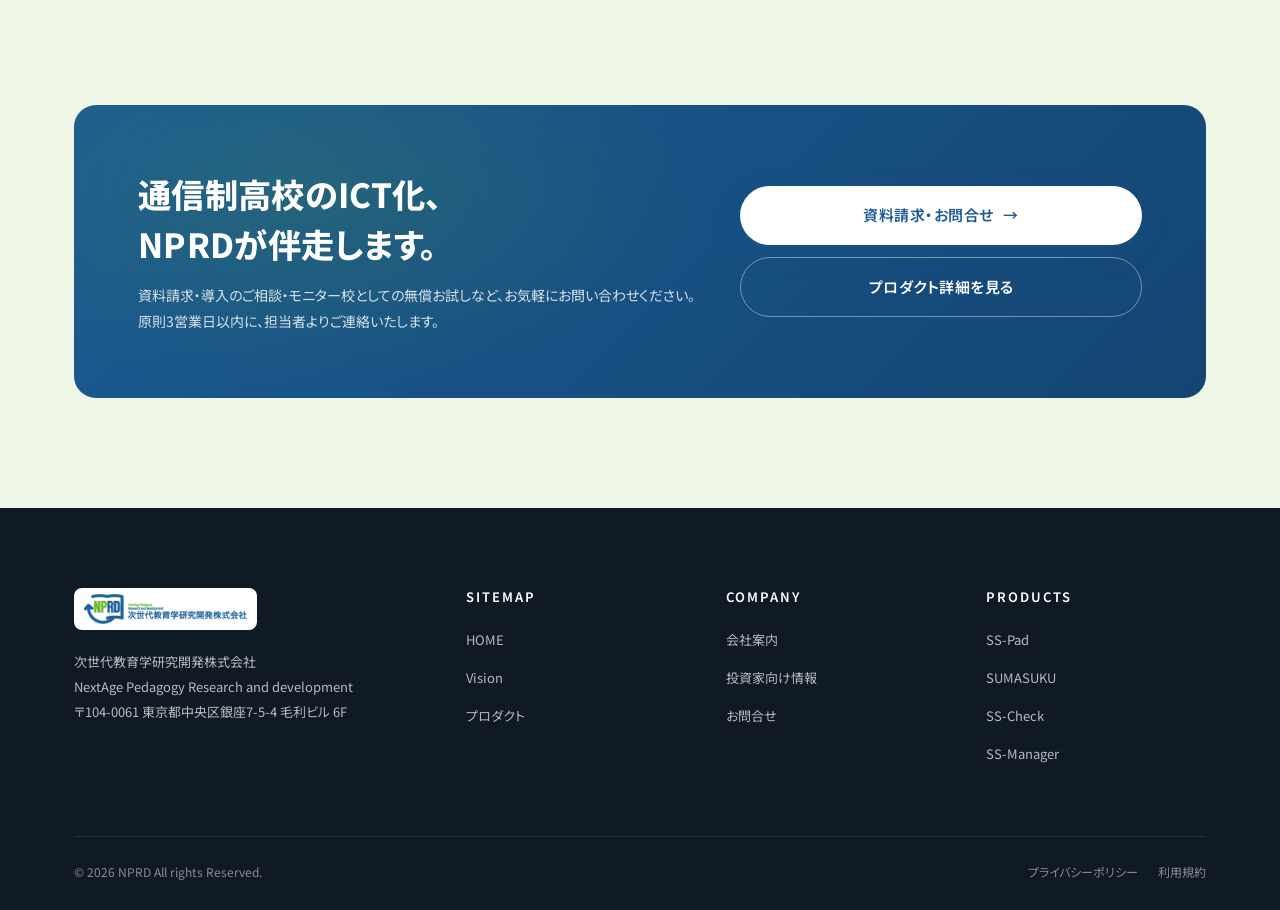
==== commit 04532200: "サイト修正：モニター校表記削除・役職変更・Formspree更新・文言修正 Co-Authored-By: Claude Sonnet 4.6 <noreply@anthropic.com>" ====
--- a/nprd-site/index.html
+++ b/nprd-site/index.html
@@ -110,7 +110,7 @@
         <div class="product-card__num">PRODUCT 01</div>
         <h3 class="product-card__name">SS-Pad</h3>
         <p class="product-card__name-jp">通信制高校専用 手書き強化タブレット</p>
-        <p class="product-card__desc">レポート用紙に手書きで回答し、先生に送信すると、オンラインで添削結果が返ってくる。タブレット学習でペーパーレスを実現する、専用設計の学習端末です。</p>
+        <p class="product-card__desc">レポート画面に手書きで回答し、先生に送信すると、オンラインで添削結果が返ってくる。タブレット学習でペーパーレスを実現する、専用設計の学習端末です。</p>
         <div class="product-card__benefits">
           <p class="product-card__benefit"><span><b>生徒</b>紙と同じ感覚で書きながら、提出も受け取りもスマートに。</span></p>
           <p class="product-card__benefit"><span><b>学校</b>レポートの郵送・配付・回収の手間がゼロに。</span></p>
@@ -216,7 +216,7 @@
         <img src="assets/legacy/ceo.png" alt="CEO MESSAGE">
       </div>
       <div class="ceo__copy fade-in delay-1">
-        <span class="section-head__num">03 — MESSAGE</span>
+        <span class="section-head__num">02 — MESSAGE</span>
         <h2 class="ceo__title">教育の現場と、<br>未来を<span class="accent">つなぐ会社で。</span></h2>
         <p class="ceo__text">
           当社は通信制高等学校を対象に、教育関連システムの開発と提供を行っています。
@@ -228,7 +228,7 @@
           そして教員の皆様が、本来の教育活動に専念できるよう、デジタル化と業務効率化をサポートしてまいります。
         </p>
         <div class="ceo__sign">
-          <span class="ceo__sign-role">代表取締役社長</span>
+          <span class="ceo__sign-role">代表取締役</span>
           <span class="ceo__sign-name">表 洋彦</span>
         </div>
       </div>
--- a/nprd-site/css/styles.css
+++ b/nprd-site/css/styles.css
@@ -72,15 +72,26 @@
 }
 
 /* ---------- Header ---------- */
+/* Note: backdrop-filter lives on ::before, not on .site-header itself.
+   A filter/backdrop-filter on an ancestor creates a new containing block
+   for position:fixed descendants — that broke the full-screen mobile
+   nav overlay (.site-nav), which is also position:fixed and nested
+   inside .site-header. Keeping .site-header filter-free fixes it. */
 .site-header {
   position: fixed;
   top: 0; left: 0; right: 0;
   height: var(--header-h);
+  border-bottom: 1px solid var(--ink-100);
+  z-index: 100;
+}
+.site-header::before {
+  content: "";
+  position: absolute;
+  inset: 0;
   background: rgba(255, 255, 255, 0.92);
   backdrop-filter: saturate(180%) blur(12px);
   -webkit-backdrop-filter: saturate(180%) blur(12px);
-  border-bottom: 1px solid var(--ink-100);
-  z-index: 100;
+  z-index: -1;
 }
 .site-header__inner {
   display: flex;
@@ -1204,6 +1215,19 @@
 }
 .form-success.is-visible { display: block; animation: fadeUp .5s ease; }
 .form-success b { display: block; margin-bottom: 4px; font-size: 16px; color: var(--brand-green-dark); }
+.form-error {
+  display: none;
+  background: #FBEAEA;
+  border: 1.5px solid #D8453B;
+  color: #A82F26;
+  border-radius: var(--radius-md);
+  padding: 24px;
+  margin-bottom: 24px;
+  font-size: 14.5px;
+  line-height: 1.85;
+}
+.form-error.is-visible { display: block; animation: fadeUp .5s ease; }
+.form-error b { display: block; margin-bottom: 4px; font-size: 16px; color: #A82F26; }
 @media (max-width: 880px) {
   .contact-wrap { grid-template-columns: 1fr; }
   .contact-info { position: relative; top: 0; padding: 32px; }
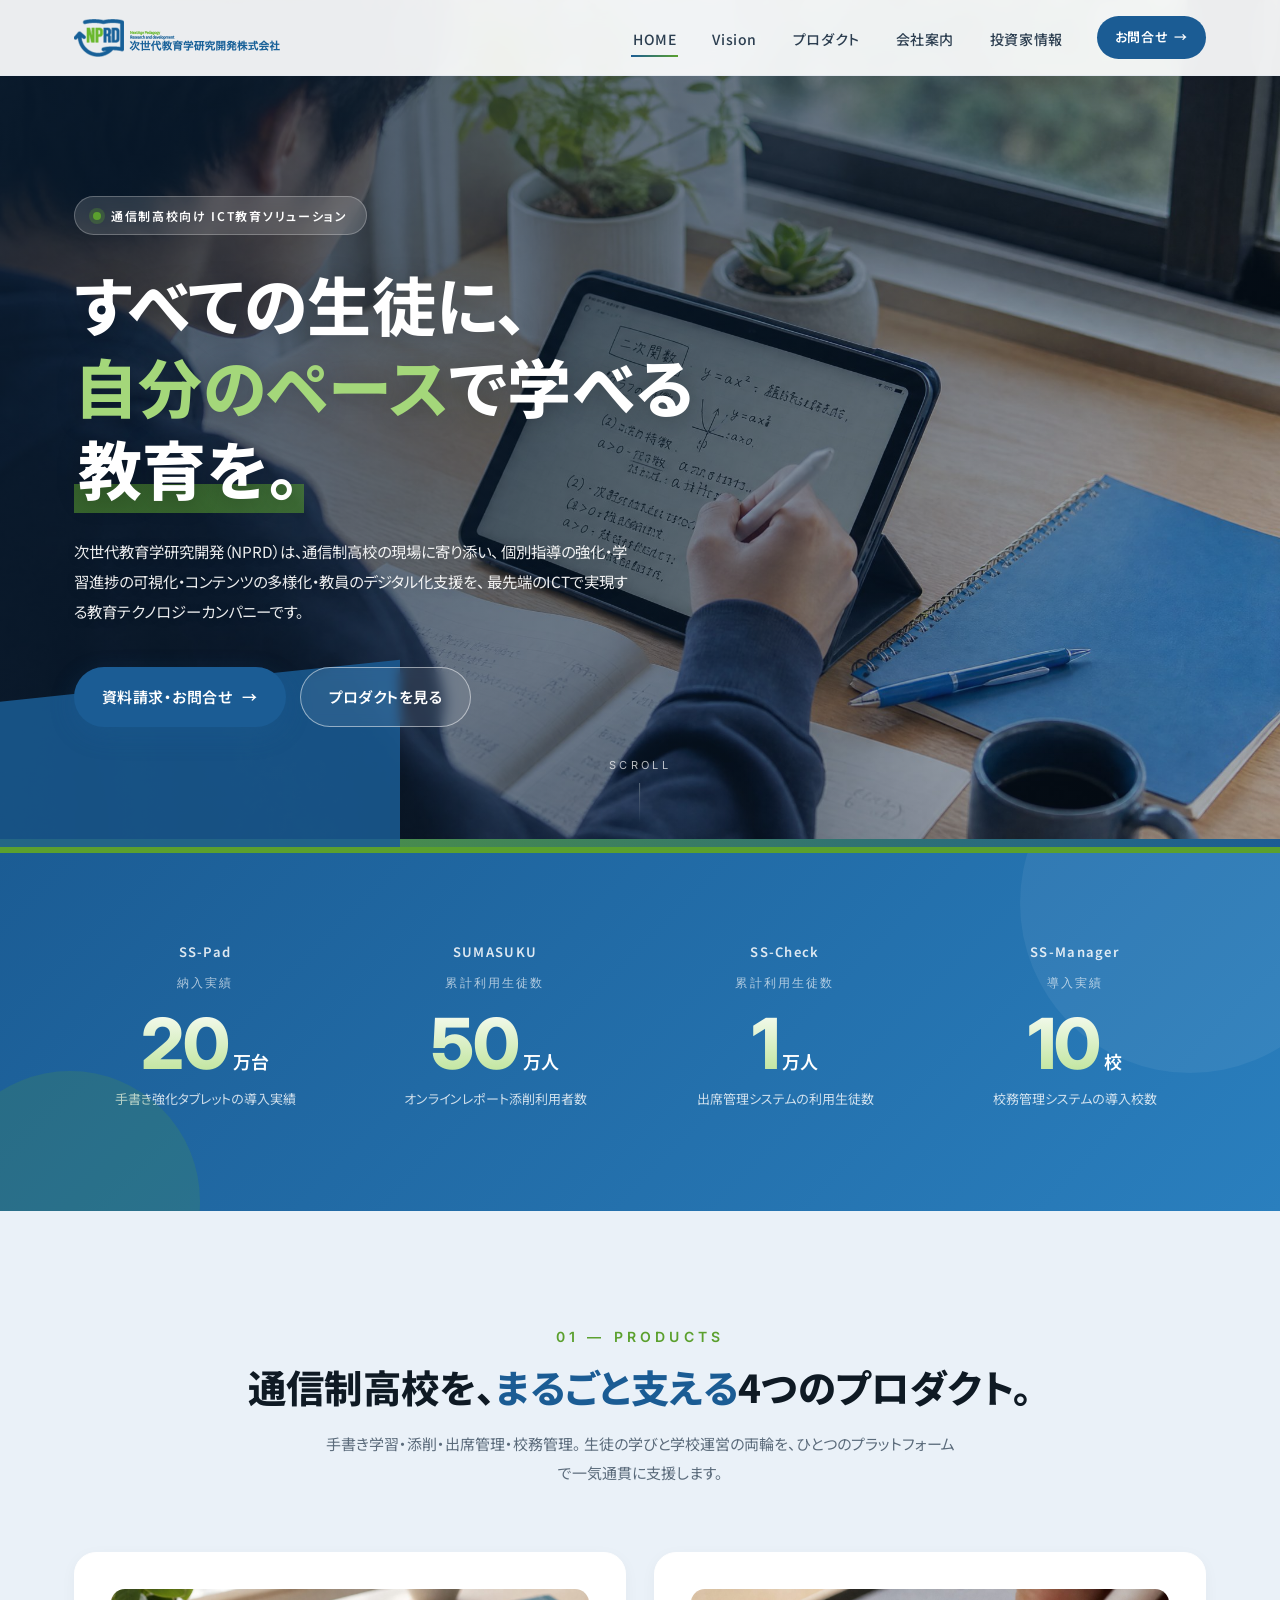
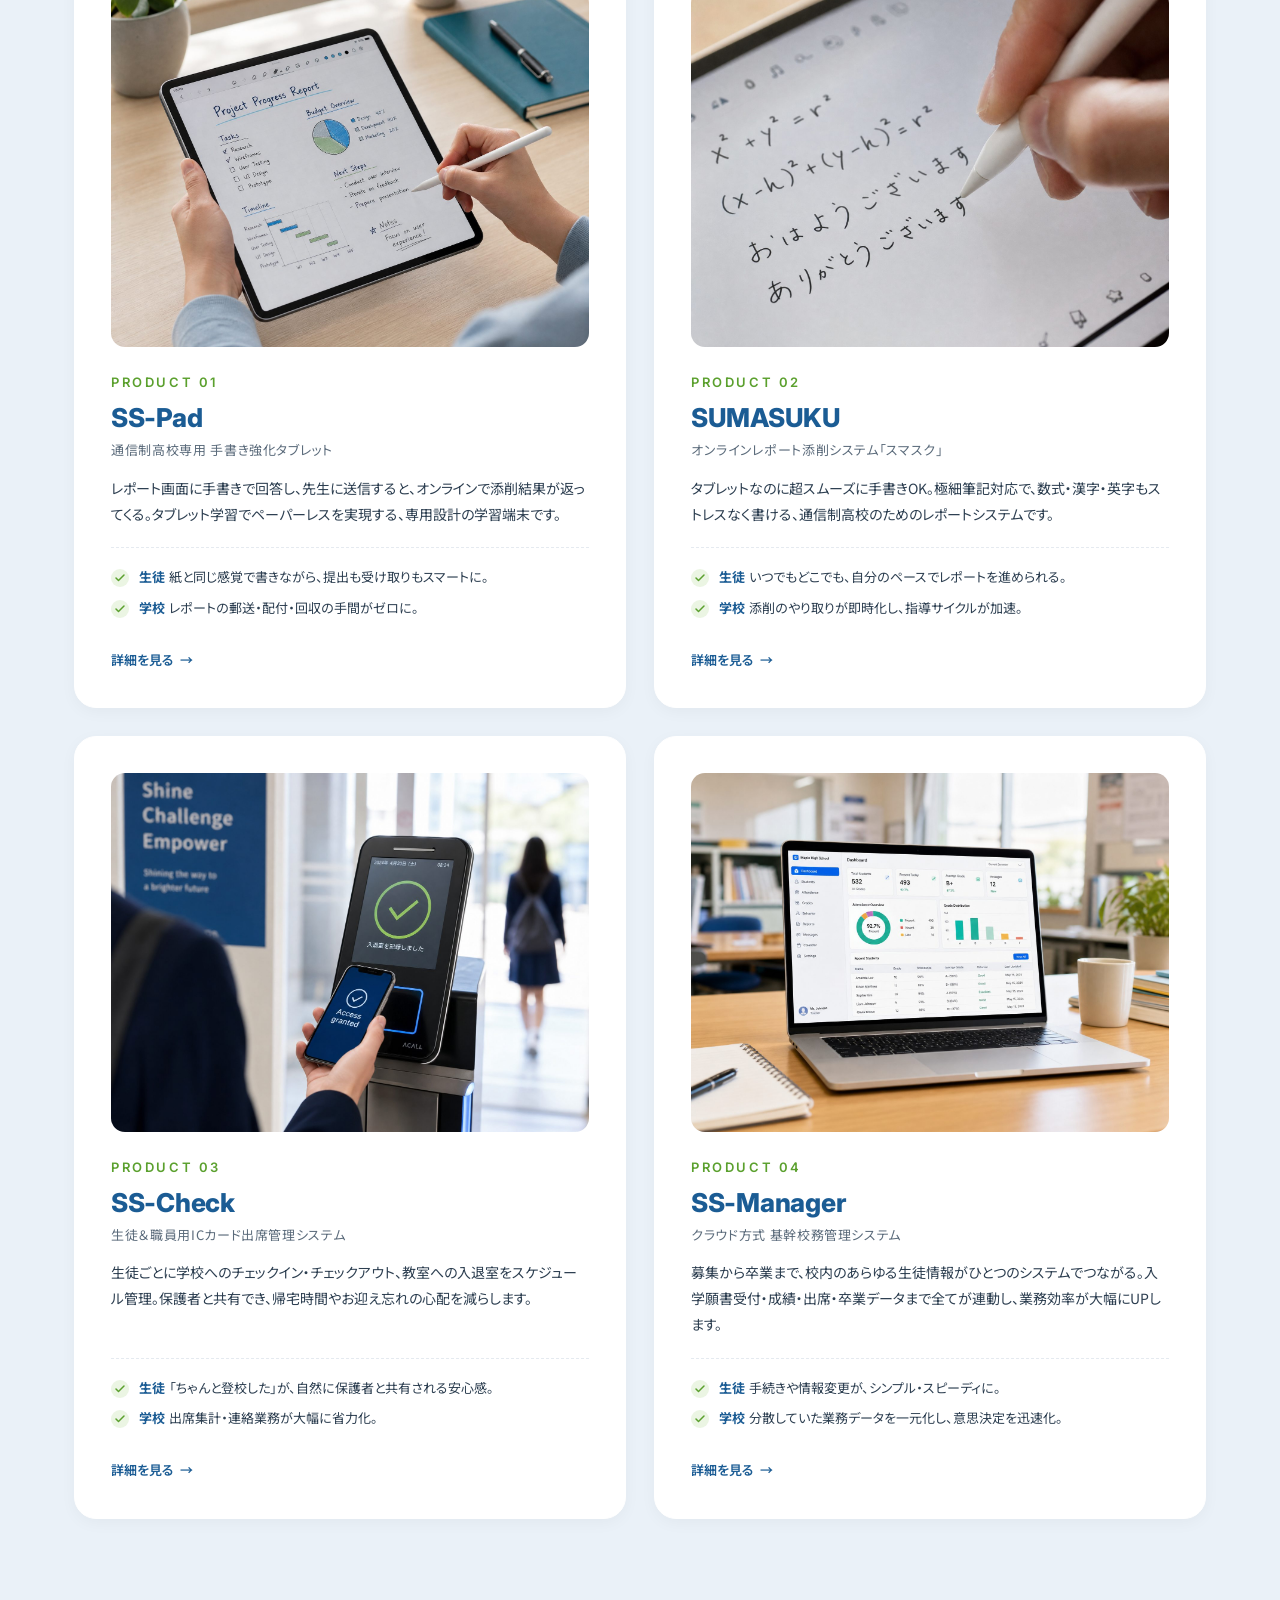
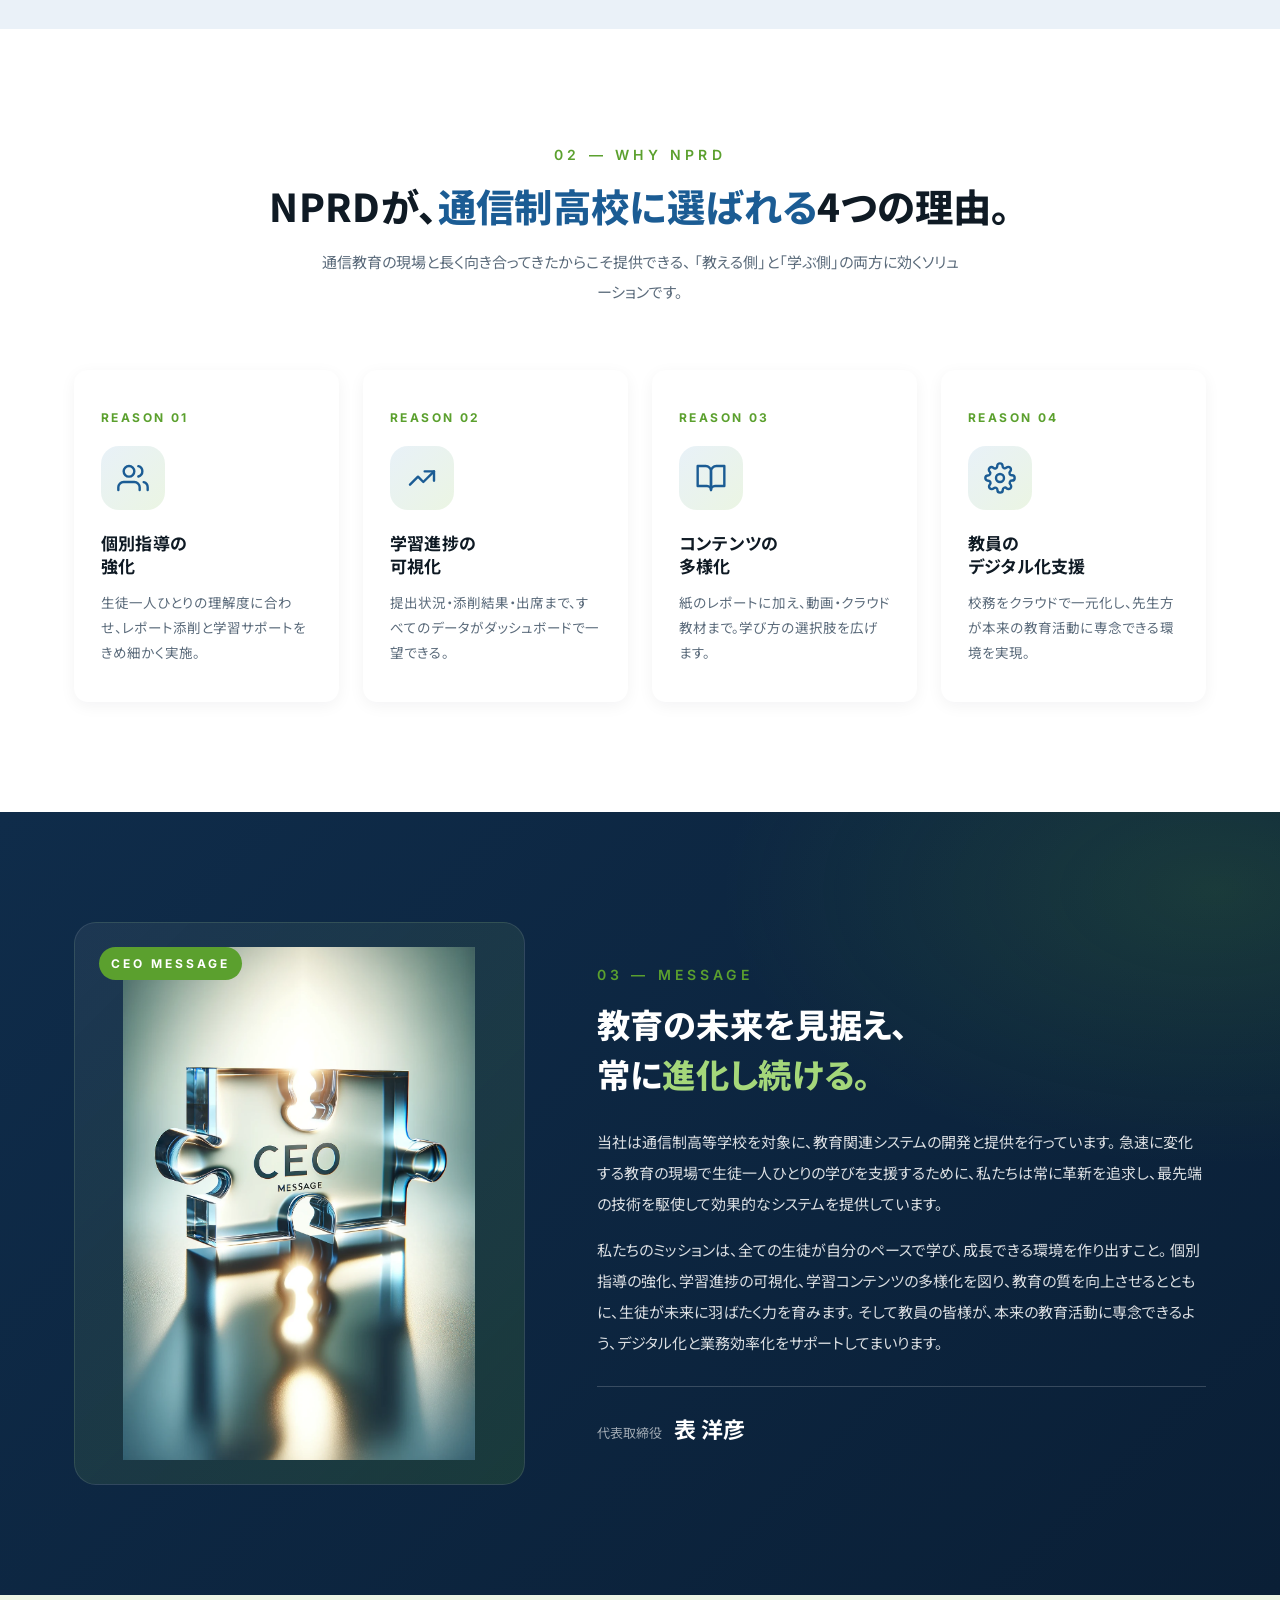
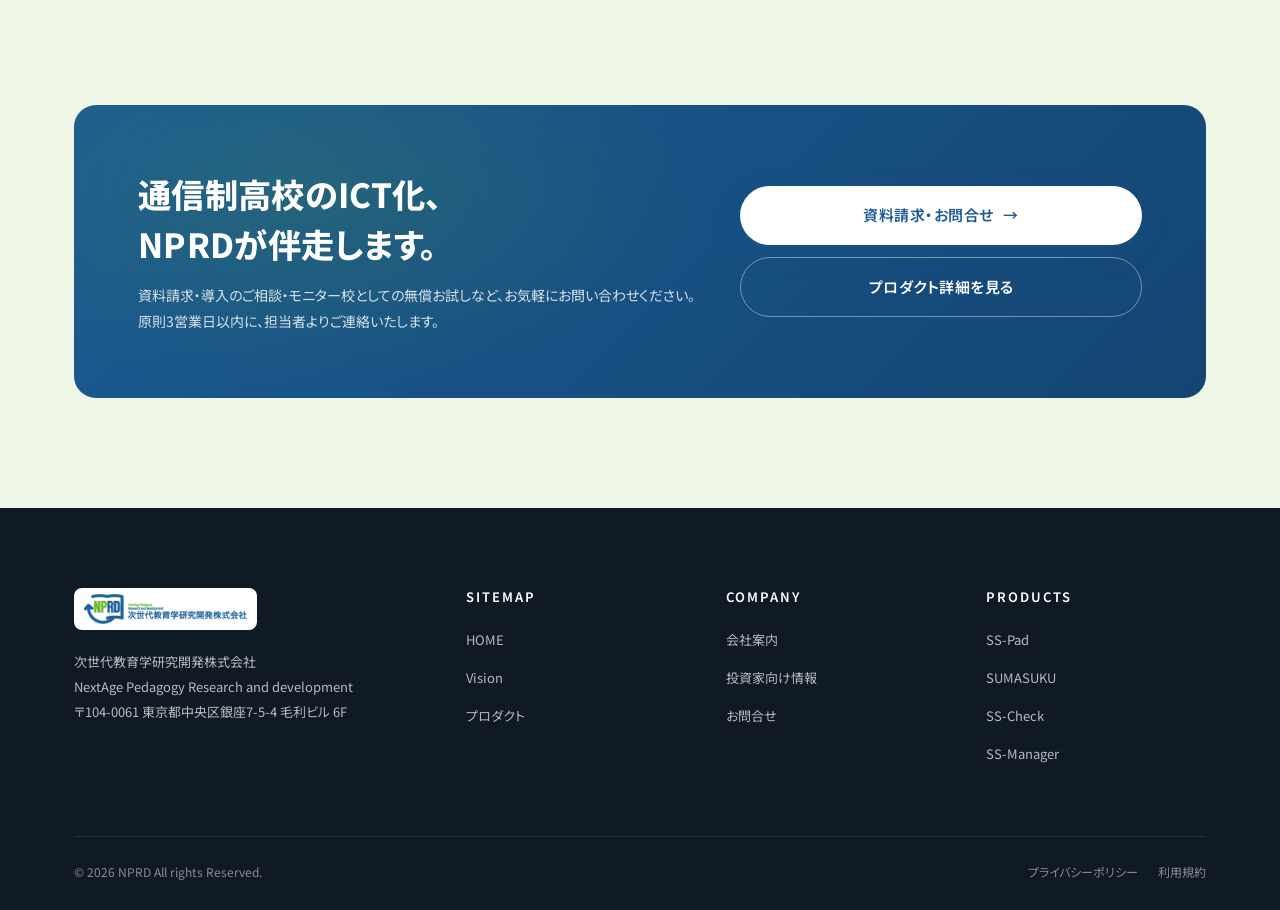
==== commit 584b9ec0: "index.html: MESSAGEセクションの番号とタイトルを修正（02→03・見出し文言更新） Co-Authored-By: Claude Sonnet 4.6 <noreply@anthro" ====
--- a/nprd-site/index.html
+++ b/nprd-site/index.html
@@ -216,8 +216,8 @@
         <img src="assets/legacy/ceo.png" alt="CEO MESSAGE">
       </div>
       <div class="ceo__copy fade-in delay-1">
-        <span class="section-head__num">02 — MESSAGE</span>
-        <h2 class="ceo__title">教育の現場と、<br>未来を<span class="accent">つなぐ会社で。</span></h2>
+        <span class="section-head__num">03 — MESSAGE</span>
+        <h2 class="ceo__title">教育の未来を見据え、<br>常に<span class="accent">進化し続ける。</span></h2>
         <p class="ceo__text">
           当社は通信制高等学校を対象に、教育関連システムの開発と提供を行っています。
           急速に変化する教育の現場で生徒一人ひとりの学びを支援するために、私たちは常に革新を追求し、最先端の技術を駆使して効果的なシステムを提供しています。
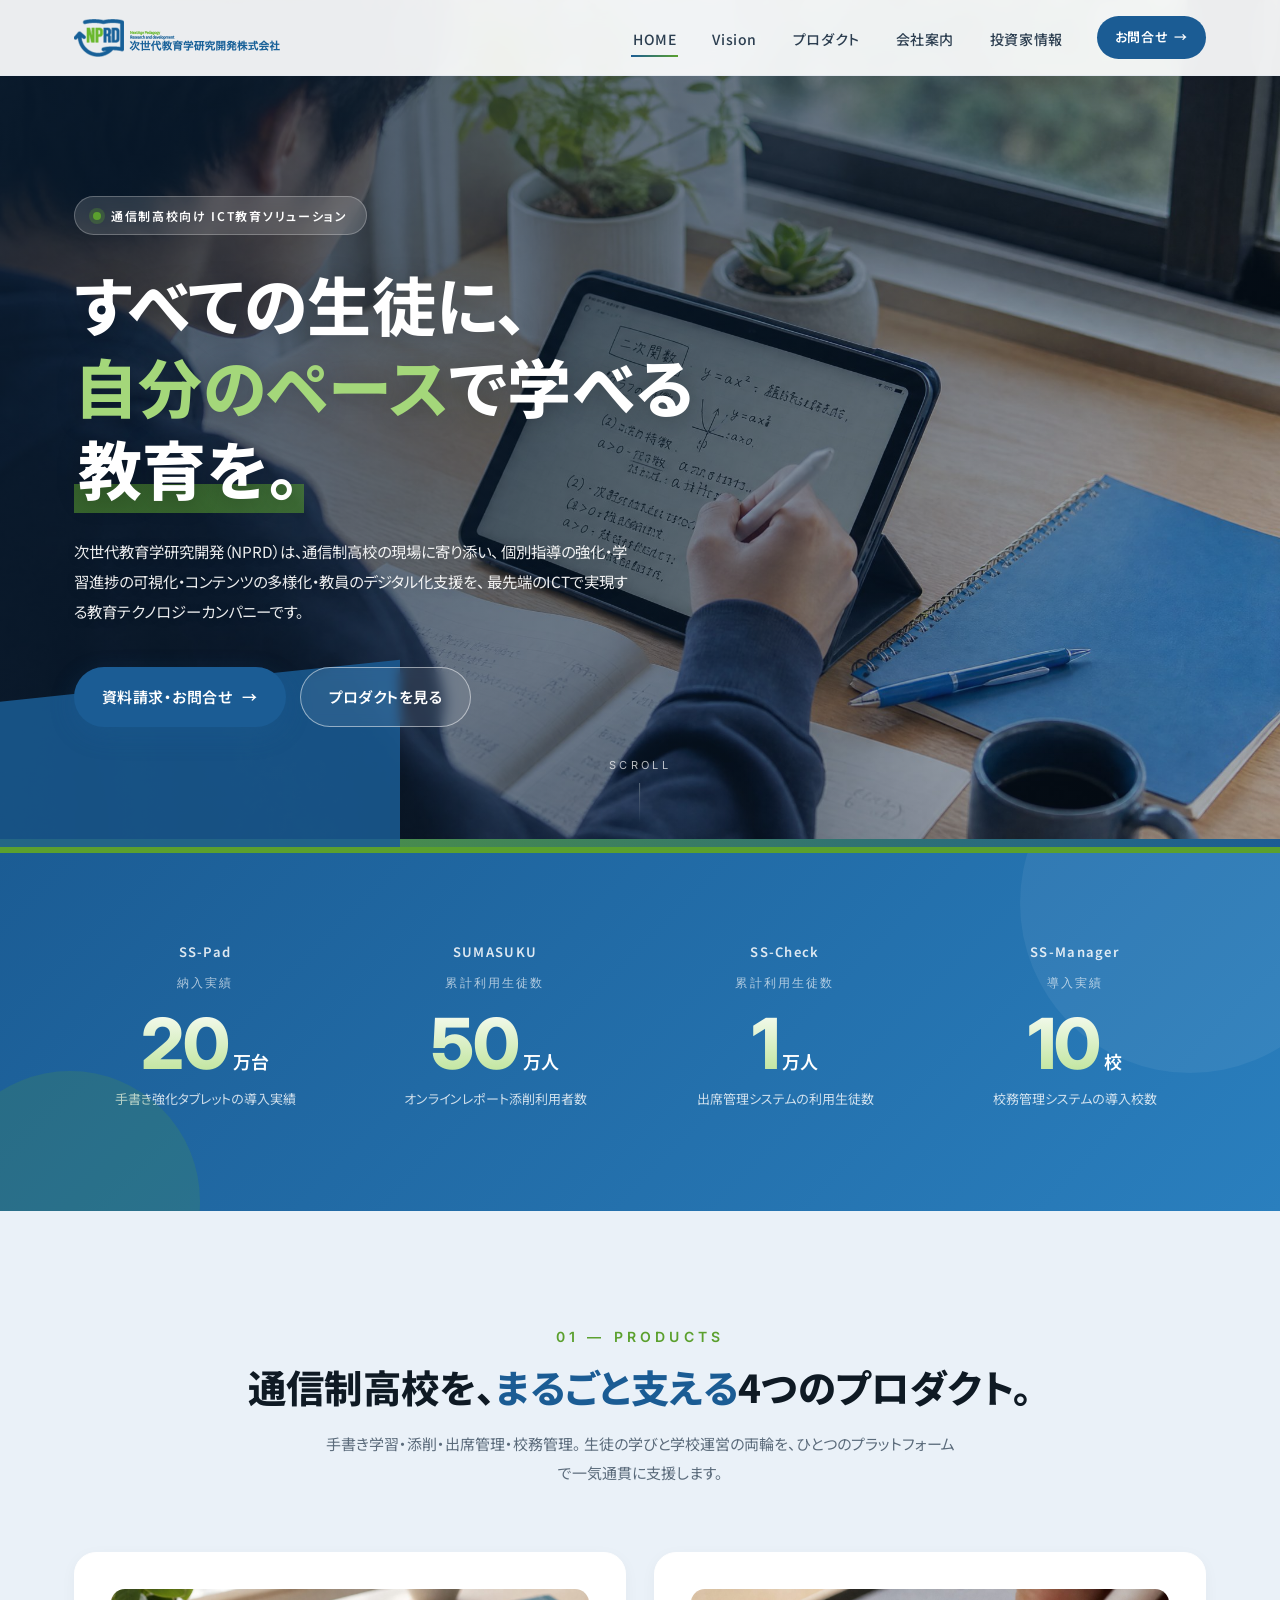
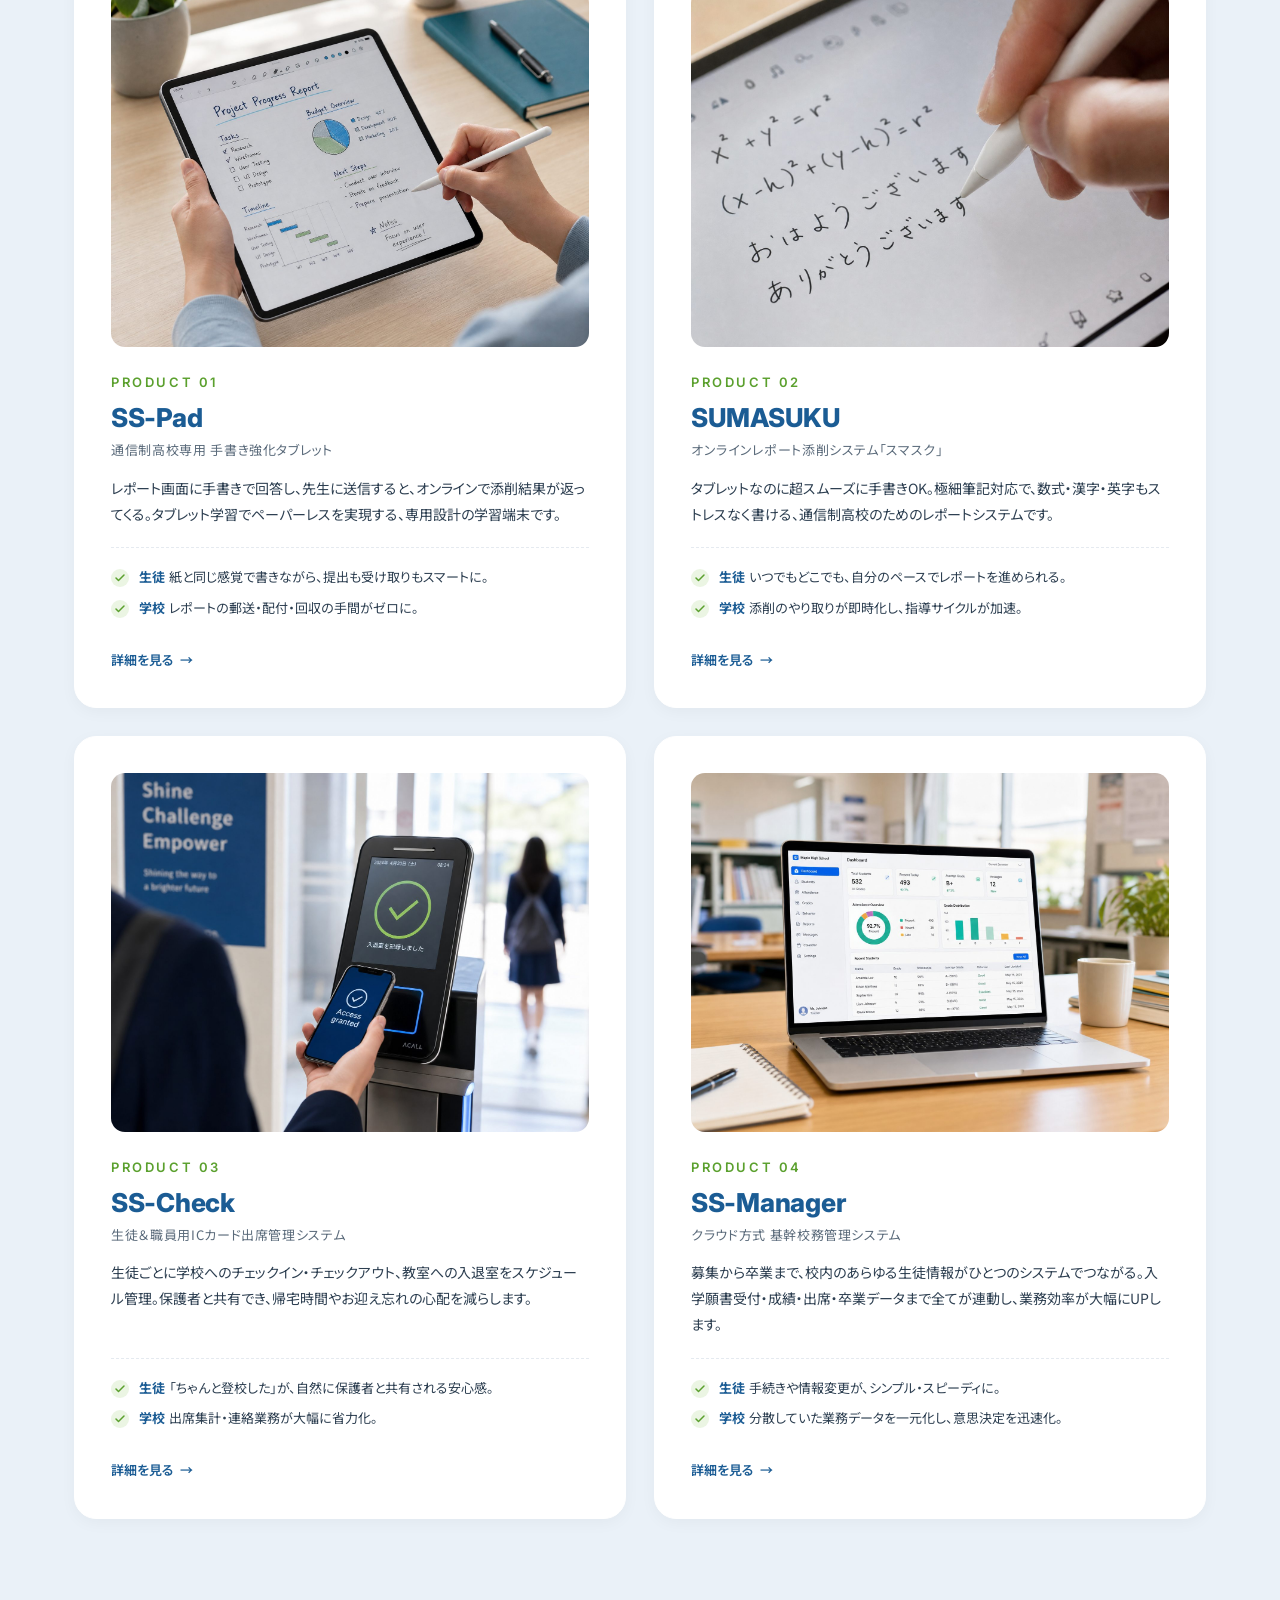
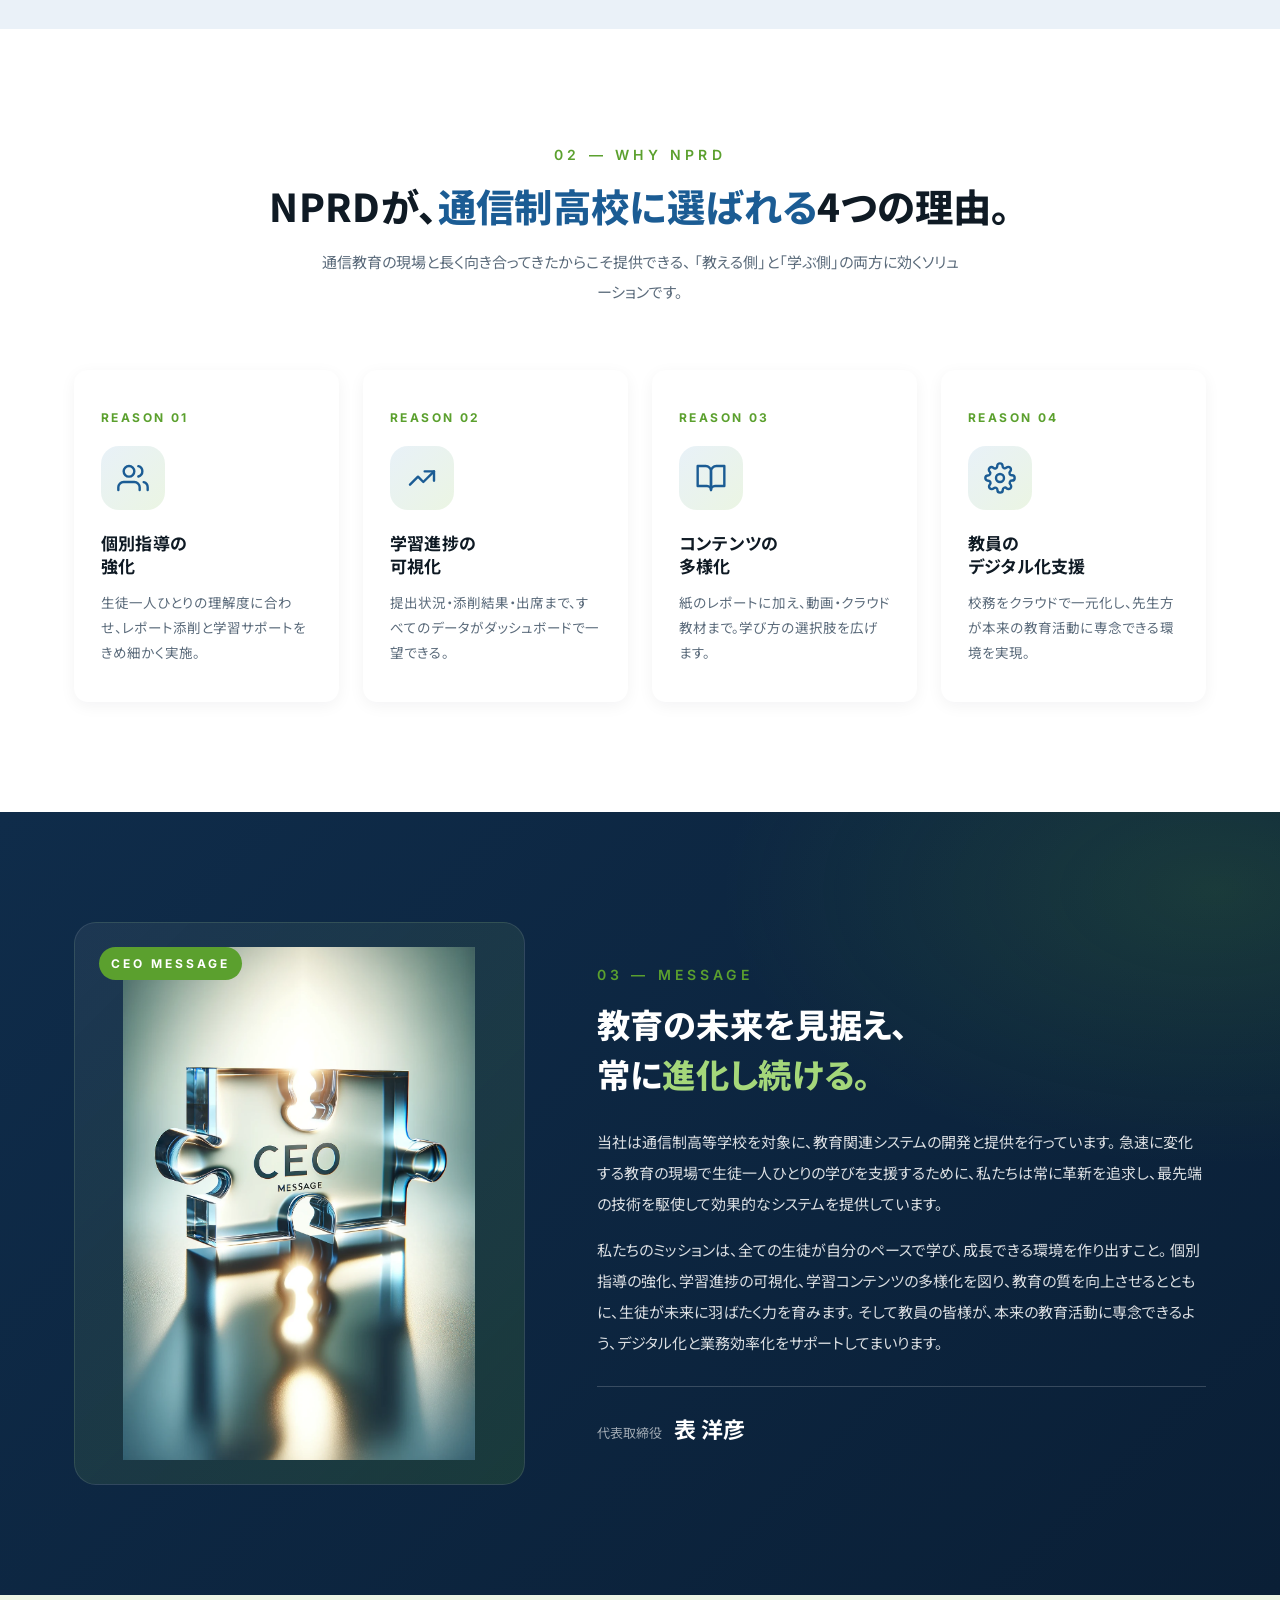
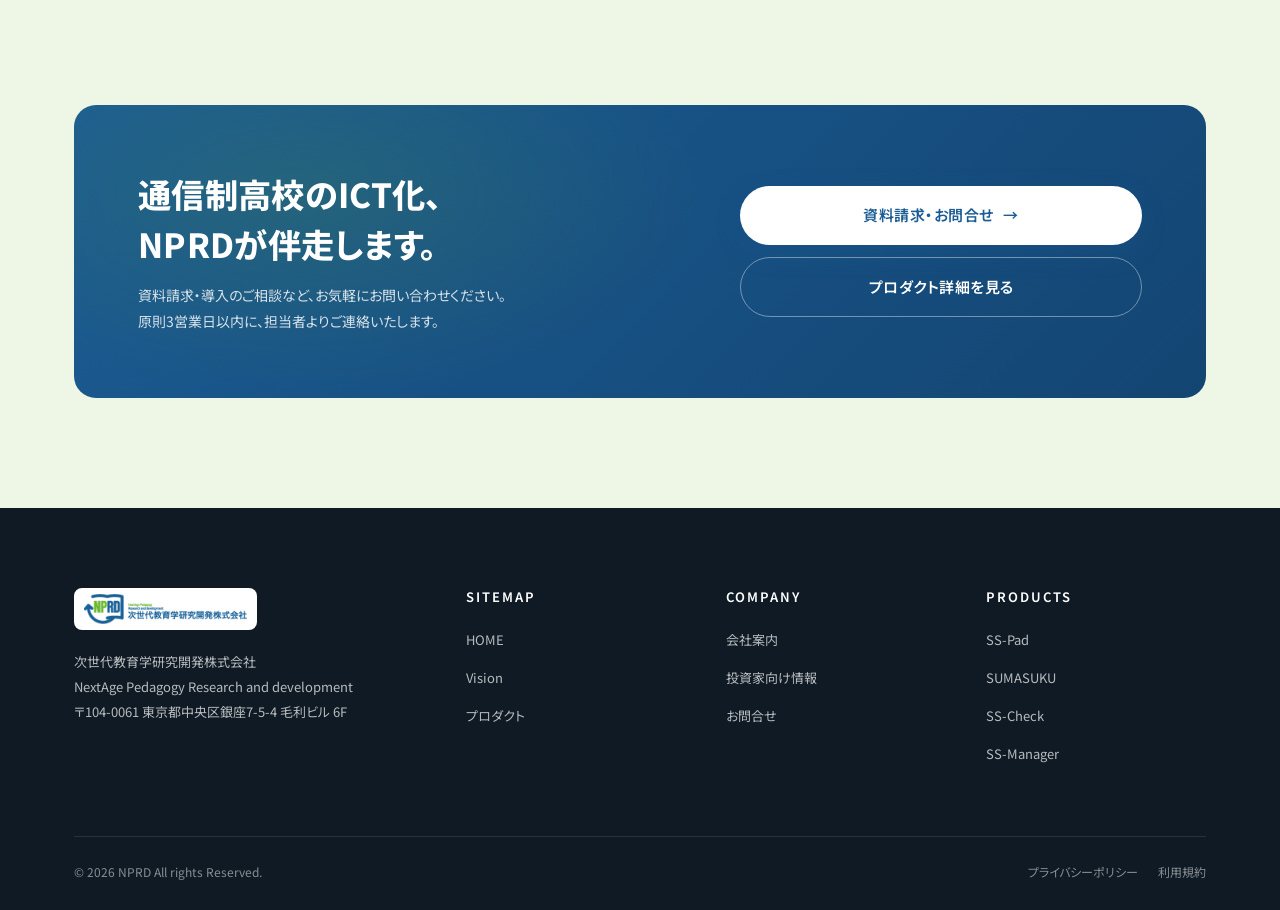
==== commit addea688: "プライバシーポリシー・利用規約ページ追加、全リンク更新、文言修正 Co-Authored-By: Claude Sonnet 4.6 <noreply@anthropic.com>" ====
--- a/nprd-site/index.html
+++ b/nprd-site/index.html
@@ -243,7 +243,7 @@
       <div>
         <h2 class="cta-banner__title">通信制高校のICT化、<br>NPRDが伴走します。</h2>
         <p class="cta-banner__sub">
-          資料請求・導入のご相談・モニター校としての無償お試しなど、お気軽にお問い合わせください。<br>
+          資料請求・導入のご相談など、お気軽にお問い合わせください。<br>
           原則3営業日以内に、担当者よりご連絡いたします。
         </p>
       </div>
@@ -298,8 +298,8 @@
     <div class="site-footer__bottom">
       <span>© 2026 NPRD All rights Reserved.</span>
       <div class="site-footer__bottom-links">
-        <a href="#">プライバシーポリシー</a>
-        <a href="#">利用規約</a>
+        <a href="privacy.html">プライバシーポリシー</a>
+        <a href="terms.html">利用規約</a>
       </div>
     </div>
   </div>
--- a/nprd-site/css/styles.css
+++ b/nprd-site/css/styles.css
@@ -1285,3 +1285,48 @@
 
 /* selection */
 ::selection { background: var(--brand-blue); color: #fff; }
+
+/* ===========================================================
+   Legal pages (privacy.html / terms.html)
+   =========================================================== */
+.legal-wrap {
+  max-width: 800px;
+  margin: 0 auto;
+}
+.legal-article {
+  background: #fff;
+  border-radius: var(--radius-lg);
+  padding: 32px 36px;
+  margin-bottom: 20px;
+  box-shadow: 0 2px 12px rgba(15,26,36,.06);
+}
+.legal-article__title {
+  font-size: 17px;
+  font-weight: 700;
+  color: var(--brand-blue);
+  margin-bottom: 14px;
+  padding-bottom: 10px;
+  border-bottom: 2px solid var(--brand-blue-soft);
+}
+.legal-article p {
+  font-size: 14.5px;
+  line-height: 1.95;
+  color: var(--ink-700);
+  margin-bottom: 10px;
+}
+.legal-article p:last-child { margin-bottom: 0; }
+.legal-list {
+  font-size: 14.5px;
+  line-height: 1.95;
+  color: var(--ink-700);
+  padding-left: 1.4em;
+  margin: 10px 0;
+}
+.legal-list li { margin-bottom: 6px; }
+.legal-list--nested {
+  margin: 6px 0 6px 1em;
+  list-style-type: circle;
+}
+.legal-list--ordered {
+  list-style-type: decimal;
+}
